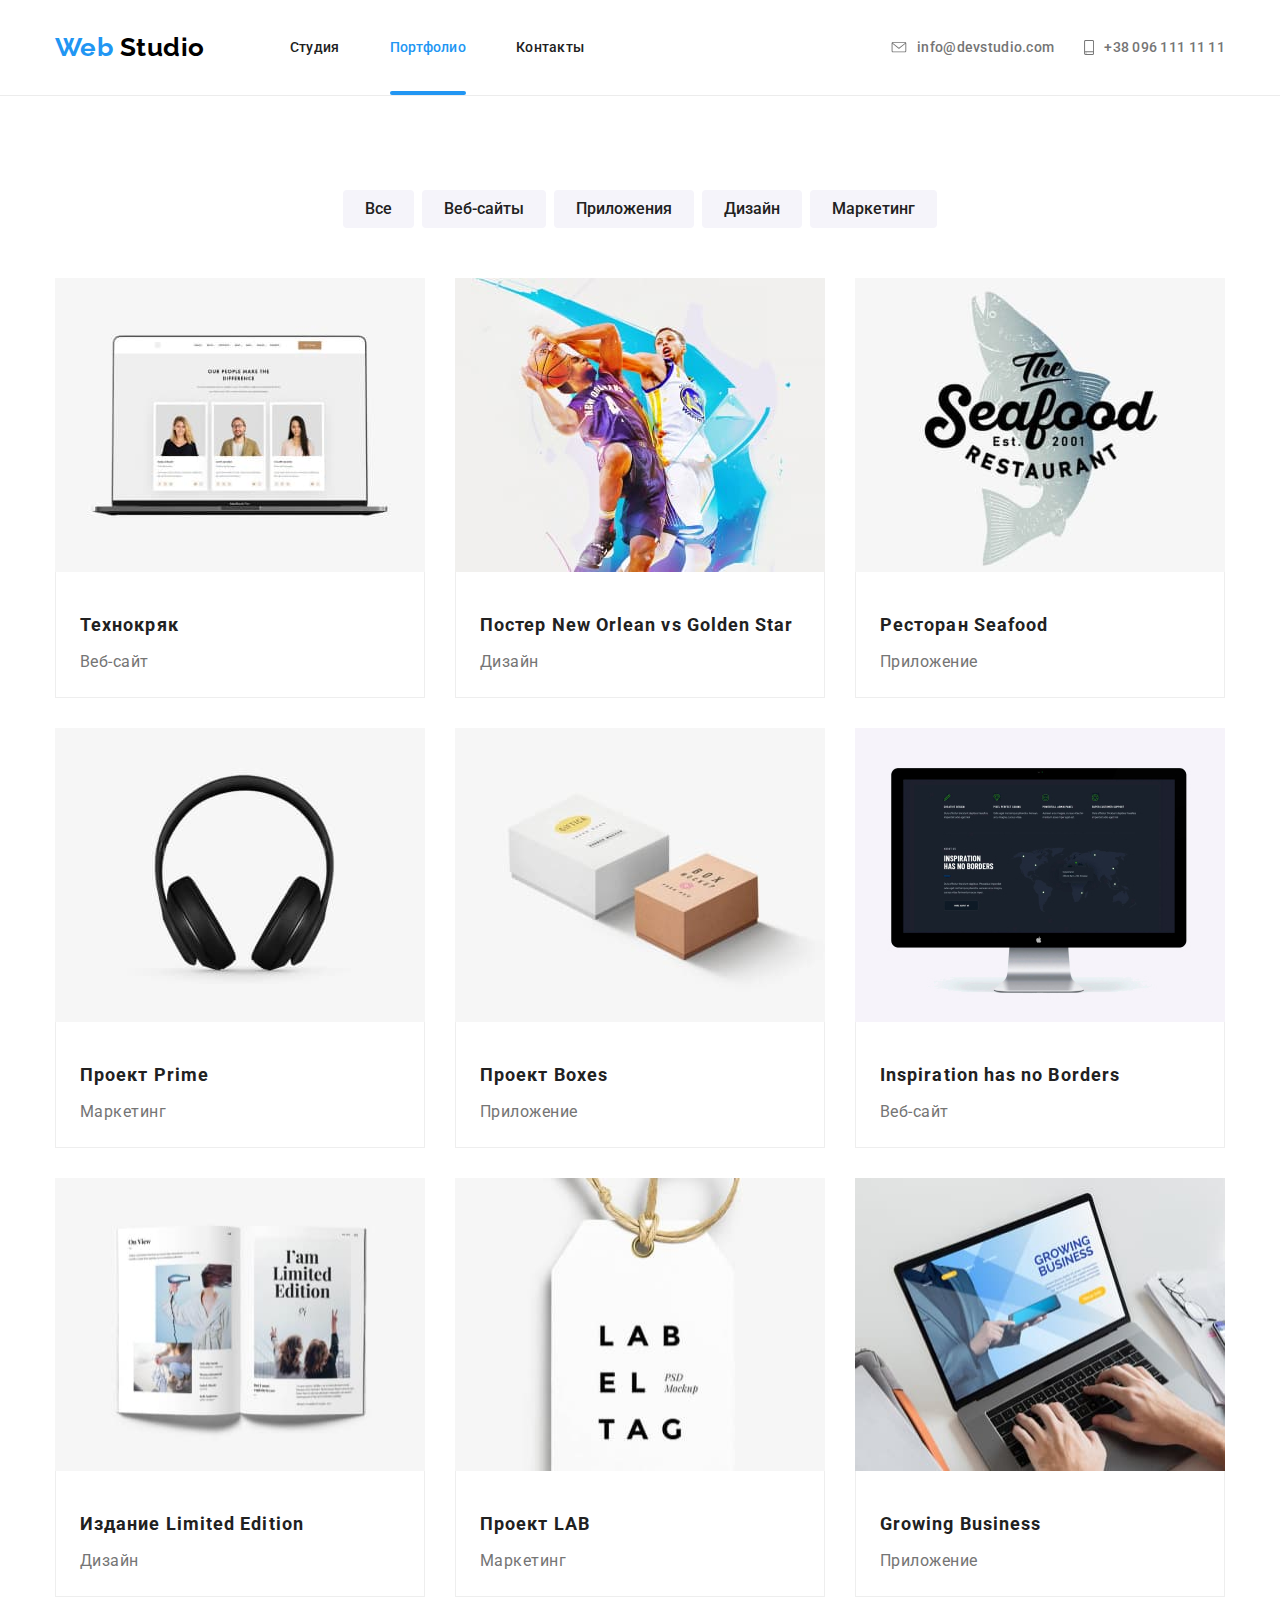
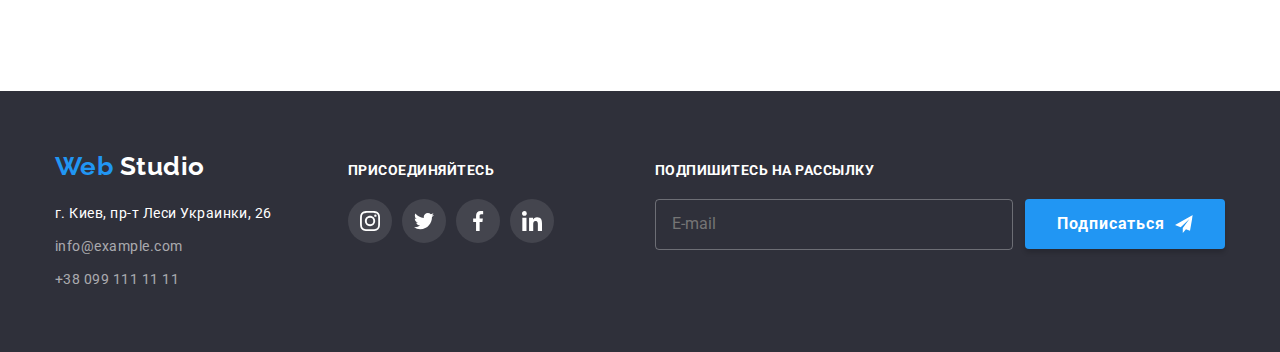
==== portfolio.html @ 963b9992 "копирует файлы из предыдущей работы" ====
<!DOCTYPE html>
<html lang="ru">
  <head>
    <meta charset="UTF-8" />
    <meta name="viewport" content="width=device-width, initial-scale=1.0" />
    <title>Web Studio</title>
    <link
      href="https://fonts.googleapis.com/css2?family=Raleway:wght@700&family=Roboto:wght@400;500;700;900&display=swap"
      rel="stylesheet"
    />
    <link rel="stylesheet" href="./css/portfolio.min.css" />
  </head>

    <header class="header">
      <div class="container">
        <nav class="navigation">
          <a class="logo link" href="./index.html" aria-label="Логотип"> <span class="logo-web">Web </span>Studio </a>
          <ul class="site-nav list">
            <li class="item">
              <a class="link" href="./index.html">Студия</a>
            </li>
            <li class="item">
              <a class="link current" href="./portfolio.html">Портфолио</a>
            </li>
            <li class="item">
              <a class="link" href="">Контакты</a>
            </li>
          </ul>
        </nav>
        <address class="address">
          <ul class="address-nav list">
            <li class="item">
              <a class="link" href="mailto:info@devstudio.com">
                <svg class="address-nav-icon" width="16" height="11">
                  <use href="./images/sprite.svg#envelope"></use>
                </svg>
                info@devstudio.com
              </a>
            </li>
            <li class="item">
              <a class="link" href="tel:+380961111111">
                <svg class="address-nav-icon" width="10" height="15">
                  <use href="./images/sprite.svg#smartphone"></use>
                </svg>
                +38 096 111 11 11
              </a>
            </li>
          </ul>
        </address>
      </div>
    </header>

    <main>
      <section class="portfolio">
        <div class="container">
          <h1 class="visually-hidden">Портфолио</h1>
          <ul class="button-list list">
            <li class="item">
              <button type="button" class="button-portfolio">Все</button>
            </li>
            <li class="item">
              <button type="button" class="button-portfolio">Веб-сайты</button>
            </li>
            <li class="item">
              <button type="button" class="button-portfolio">Приложения</button>
            </li>
            <li class="item">
              <button type="button" class="button-portfolio">Дизайн</button>
            </li>
            <li class="item">
              <button type="button" class="button-portfolio">Маркетинг</button>
            </li>
          </ul>




          <ul class="portfolio-list list">
            <li class="item">
              <a class="link" href="">
                <div class="overlay-wrapper">
                  <img
                    class="portfolio-img"
                    src="./images/portfolio/technocrack-img.jpg"
                    alt="изображение команды Технокряк"
                    width="370"
                    height="294"
                  />
                  <p class="overlay">
                      Технокряк это современная площадка распространения коронавируса. Компании используют эту платформу
                      для цифрового шпионажа и атак на защищённые сервера конкурентов.
                    </p>
                </div>
                <div class="content">
                  <h2 class="title">Технокряк</h2>
                  <p class="description">Веб-сайт</p>
                </div>
              </a>
            </li>
            <li class="item">
              <a class="link" href="">
                <div class="overlay-wrapper">
                  <img
                    class="portfolio-img"
                    src="./images/portfolio/basketball-img.jpg"
                    alt="изображение баскетболистов"
                    width="370"
                    height="294"
                  />
                  <p class="overlay">
                     Технокряк это современная площадка распространения коронавируса. Компании используют эту платформу
                      для цифрового шпионажа и атак на защищённые сервера конкурентов.
                  </p>
                </div>
                <div class="content">
                  <h2 class="title">Постер New Orlean vs Golden Star</h2>
                  <p class="description">Дизайн</p>
                </div>
              </a>
            </li>
            <li class="item">
              <a class="link" href="">
                <div class="overlay-wrapper">
                  <img
                    class="portfolio-img"
                    src="./images/portfolio/seafood-img.jpg"
                    alt="логотип ресторана морепродуктов"
                    width="370"
                    height="294"
                  />
                  <p class="overlay">
                      Технокряк это современная площадка распространения коронавируса. Компании используют эту платформу
                      для цифрового шпионажа и атак на защищённые сервера конкурентов.
                    </p>
                </div>
                <div class="content">
                  <h2 class="title">Ресторан Seafood</h2>
                  <p class="description">Приложение</p>
                </div>
              </a>
            </li>
            <li class="item">
              <a class="link" href="">
                <div class="overlay-wrapper">
                  <img
                    class="portfolio-img"
                    src="./images/portfolio/headphones-img.jpg"
                    alt="изображение наушников"
                    width="370"
                    height="294"
                  />
                  <p class="overlay">
                      Технокряк это современная площадка распространения коронавируса. Компании используют эту платформу
                      для цифрового шпионажа и атак на защищённые сервера конкурентов.
                  </p>
                </div>
                <div class="content">
                  <h2 class="title">Проект Prime</h2>
                  <p class="description">Маркетинг</p>
                </div>
              </a>
            </li>
            <li class="item">
              <a class="link" href="">
                <div class="overlay-wrapper">
                  <img
                    class="portfolio-img"
                    src="./images/portfolio/boxes-img.jpg"
                    alt="изображение двух коробок"
                    width="370"
                    height="294"
                  />
                   <p class="overlay">
                      Технокряк это современная площадка распространения коронавируса. Компании используют эту платформу
                      для цифрового шпионажа и атак на защищённые сервера конкурентов.
                   </p>
                </div>
                <div class="content">
                  <h2 class="title">Проект Boxes</h2>
                  <p class="description">Приложение</p>
                </div>
              </a>
            </li>
            <li class="item">
              <a class="link" href="">
                <div class="overlay-wrapper">
                  <img
                    class="portfolio-img"
                    src="./images/portfolio/iMac-img.jpg"
                    alt="изображение монитора компьютера"
                    width="370"
                    height="294"
                  />
                   <p class="overlay">
                      Технокряк это современная площадка распространения коронавируса. Компании используют эту платформу
                      для цифрового шпионажа и атак на защищённые сервера конкурентов.
                   </p>
                </div>
                <div class="content">
                  <h2 class="title" lang="en">Inspiration has no Borders</h2>
                  <p class="description">Веб-сайт</p>
                </div>
              </a>
            </li>
            <li class="item">
              <a class="link" href="">
                <div class="overlay-wrapper">
                  <img
                    class="portfolio-img"
                    src="./images/portfolio/journal-img.jpg"
                    alt="изображение журнала"
                    width="370"
                    height="294"
                  />
                   <p class="overlay">
                      Технокряк это современная площадка распространения коронавируса. Компании используют эту платформу
                      для цифрового шпионажа и атак на защищённые сервера конкурентов.
                   </p>
                </div>
                <div class="content">
                  <h2 class="title">Издание Limited Edition</h2>
                  <p class="description">Дизайн</p>
                </div>
              </a>
            </li>
            <li class="item">
              <a class="link" href="">
                <div class="overlay-wrapper">
                  <img
                    class="portfolio-img"
                    src="./images/portfolio/label-img.jpg"
                    alt="изображение ярлыка"
                    width="370"
                    height="294"
                  />
                   <p class="overlay">
                      Технокряк это современная площадка распространения коронавируса. Компании используют эту платформу
                      для цифрового шпионажа и атак на защищённые сервера конкурентов.
                   </p>
                </div>
                <div class="content">
                  <h2 class="title">Проект LAB</h2>
                  <p class="description">Маркетинг</p>
                </div>
              </a>
            </li>
            <li class="item">
              <a class="link" href="">
                <div class="overlay-wrapper">
                  <img
                    class="portfolio-img"
                    src="./images/portfolio/laptop-img.jpg"
                    alt="изображение ноутбука"
                    width="370"
                    height="294"
                  />
                   <p class="overlay">
                      Технокряк это современная площадка распространения коронавируса. Компании используют эту платформу
                      для цифрового шпионажа и атак на защищённые сервера конкурентов.
                   </p>
                </div>
                <div class="content">
                  <h2 class="title" lang="en">Growing Business</h2>
                  <p class="description">Приложение</p>
                </div>
              </a>
            </li>
          </ul>
        </div>
      </section>
    </main>

    <footer class="footer">
      <div class="container">
        <div class="footer-nav">
          <a class="logo link" href="./index.html" aria-label="Логотип"> <span class="logo-web">Web </span>Studio </a>
          <address class="footer-address">
            <ul class="list">
              <li class="item">
                <a class="address link" href="https://goo.gl/maps/eGHptjtnP1GtuNhV8">г. Киев, пр-т Леси Украинки, 26</a>
              </li>
              <li class="item">
                <a class="address-nav link" href="mailto:info@example.com">info@example.com</a>
              </li>
              <li class="item">
                <a class="address-nav link" href="tel:+380991111111">+38 099 111 11 11</a>
              </li>
            </ul>
          </address>
        </div>
        <div class="join-up">
          <b class="text">Присоединяйтесь</b>
          <ul class="join-up-list list">
            <li class="item">
              <a class="social-links-link" href="" aria-label="иконка инстаграма">
                <svg class="social-links-icon">
                  <use href="./images/sprite.svg#instagram"></use>
                </svg>
              </a>
            </li>
            <li class="item">
              <a class="social-links-link" href="" aria-label="иконка твиттера">
                <svg class="social-links-icon">
                  <use href="./images/sprite.svg#twitter"></use>
                </svg>
              </a>
            </li>
            <li class="item">
              <a class="social-links-link" href="" aria-label="иконка фейсбука">
                <svg class="social-links-icon">
                  <use href="./images/sprite.svg#facebook"></use>
                </svg>
              </a>
            </li>
            <li class="item">
              <a class="social-links-link" href="" aria-label="иконка линкедина">
                <svg class="social-links-icon">
                  <use href="./images/sprite.svg#linkedin"></use>
                </svg>
              </a>
            </li>
          </ul>
        </div>
        <div class="subscribe">
          <b class="text">Подпишитесь на рассылку</b>
          <form class="subscribe-form" action="#">
            <input class="email" type="email" name="email" placeholder="E-mail" />
            <button class="button" type="submit">
              Подписаться
              <svg class="send-icon" width="24" height="24">
                <use href="./images/sprite.svg#send-icon"></use>
              </svg>
            </button>
          </form>
        </div>
      </div>
    </footer>
    <script src="./js/modal.js"></script>
  </body>
</html>
---- css/portfolio.min.css ----
/*
* Prefixed by https://autoprefixer.github.io
* PostCSS: v7.0.29,
* Autoprefixer: v9.7.6
* Browsers: last 4 version
*/

/*! modern-normalize v0.7.0 | MIT License | https://github.com/sindresorhus/modern-normalize */
*,
*::before,
*::after {
  -webkit-box-sizing: border-box;
  box-sizing: border-box;
}
:root {
  -moz-tab-size: 4;
  -o-tab-size: 4;
  tab-size: 4;
}
html {
  line-height: 1.15;
  -webkit-text-size-adjust: 100%;
}
body {
  margin: 0;
}
body {
  font-family: system-ui, -apple-system, 'Segoe UI', Roboto, Helvetica, Arial,
    sans-serif, 'Apple Color Emoji', 'Segoe UI Emoji';
}
hr {
  height: 0;
}
abbr[title] {
  -webkit-text-decoration: underline dotted;
  text-decoration: underline dotted;
}
b,
strong {
  font-weight: bolder;
}
code,
kbd,
samp,
pre {
  font-family: ui-monospace, SFMono-Regular, Consolas, 'Liberation Mono', Menlo,
    monospace;
  font-size: 1em;
}
small {
  font-size: 80%;
}
sub,
sup {
  font-size: 75%;
  line-height: 0;
  position: relative;
  vertical-align: baseline;
}
sub {
  bottom: -0.25em;
}
sup {
  top: -0.5em;
}
button,
input,
optgroup,
select,
textarea {
  font-family: inherit;
  font-size: 100%;
  line-height: 1.15;
  margin: 0;
}
button,
select {
  text-transform: none;
}
button,
[type='button'],
[type='reset'],
[type='submit'] {
  -webkit-appearance: button;
}
button::-moz-focus-inner,
[type='button']::-moz-focus-inner,
[type='reset']::-moz-focus-inner,
[type='submit']::-moz-focus-inner {
  border-style: none;
  padding: 0;
}
button:-moz-focusring,
[type='button']:-moz-focusring,
[type='reset']:-moz-focusring,
[type='submit']:-moz-focusring {
  outline: 1px dotted ButtonText;
}
legend {
  padding: 0;
}
progress {
  vertical-align: baseline;
}
[type='number']::-webkit-inner-spin-button,
[type='number']::-webkit-outer-spin-button {
  height: auto;
}
[type='search'] {
  -webkit-appearance: textfield;
  outline-offset: -2px;
}
[type='search']::-webkit-search-decoration {
  -webkit-appearance: none;
}
::-webkit-file-upload-button {
  -webkit-appearance: button;
  font: inherit;
}
summary {
  display: list-item;
}
body {
  background-color: #fff;
  color: #212121;
  font-family: 'Roboto', sans-serif;
  letter-spacing: 0.03em;
}
img {
  display: block;
  max-width: 100%;
  height: auto;
  overflow: auto;
}
.list {
  margin: 0;
  padding: 0;
  list-style: none;
}
.link {
  text-decoration: none;
}
.visually-hidden {
  position: absolute;
  width: 1px;
  height: 1px;
  margin: -1px;
  border: 0;
  padding: 0;
  white-space: nowrap;
  -webkit-clip-path: inset(100%);
  clip-path: inset(100%);
  clip: rect(0 0 0 0);
  overflow: hidden;
}
.container {
  width: 1200px;
  padding-left: 15px;
  padding-right: 15px;
  margin-left: auto;
  margin-right: auto;
}
.logo {
  display: inline-block;
  color: #000000;
  font-family: 'Raleway', sans-serif;
  font-weight: 700;
  font-size: 26px;
  line-height: 1.19;
}
.logo-web {
  color: #2196f3;
}
.button {
  width: 200px;
  color: #fff;
  background-color: #2196f3;
  font-family: inherit;
  font-weight: 700;
  font-size: 16px;
  line-height: 1.875;
  letter-spacing: 0.058em;
  padding: 10px 32px;
  -webkit-box-shadow: 0px 4px 4px rgba(0, 0, 0, 0.15);
  box-shadow: 0px 4px 4px rgba(0, 0, 0, 0.15);
  border-radius: 4px;
  border: none;
  -webkit-transition: background-color 250ms cubic-bezier(0.4, 0, 0.2, 1);
  -o-transition: background-color 250ms cubic-bezier(0.4, 0, 0.2, 1);
  transition: background-color 250ms cubic-bezier(0.4, 0, 0.2, 1);
  cursor: pointer;
}
.button:hover,
.button:focus {
  background-color: #188ce8;
}
.backdrop {
  position: fixed;
  left: 0;
  top: 0;
  width: 100%;
  height: 100%;
  background-color: rgba(0, 0, 0, 0.2);
  z-index: 3;
  opacity: 1;
  scale: 1;
  -webkit-transition: opacity 250ms cubic-bezier(0.4, 0, 0.2, 1);
  -o-transition: opacity 250ms cubic-bezier(0.4, 0, 0.2, 1);
  transition: opacity 250ms cubic-bezier(0.4, 0, 0.2, 1);
}
.backdrop.is-hidden {
  opacity: 0;
  pointer-events: none;
}
.backdrop.is-hidden .modal {
  -webkit-transform: translate(-50%, -50%) scale(1.1);
  -ms-transform: translate(-50%, -50%) scale(1.1);
  transform: translate(-50%, -50%) scale(1.1);
}
.modal {
  position: absolute;
  top: 50%;
  left: 50%;
  -webkit-transform: translate(-50%, -50%) scale(1);
  -ms-transform: translate(-50%, -50%) scale(1);
  transform: translate(-50%, -50%) scale(1);
  -webkit-transition: -webkit-transform 250ms cubic-bezier(0.4, 0, 0.2, 1);
  transition: -webkit-transform 250ms cubic-bezier(0.4, 0, 0.2, 1);
  -o-transition: transform 250ms cubic-bezier(0.4, 0, 0.2, 1);
  transition: transform 250ms cubic-bezier(0.4, 0, 0.2, 1);
  transition: transform 250ms cubic-bezier(0.4, 0, 0.2, 1),
    -webkit-transform 250ms cubic-bezier(0.4, 0, 0.2, 1);
  width: 528px;
  height: 581px;
  background-color: #fff;
  -webkit-box-shadow: 0px 1px 3px rgba(0, 0, 0, 0.12),
    0px 1px 1px rgba(0, 0, 0, 0.14), 0px 2px 1px rgba(0, 0, 0, 0.2);
  box-shadow: 0px 1px 3px rgba(0, 0, 0, 0.12), 0px 1px 1px rgba(0, 0, 0, 0.14),
    0px 2px 1px rgba(0, 0, 0, 0.2);
  border-radius: 4px;
  padding: 40px;
  padding-bottom: 0;
}
.close-button {
  position: absolute;
  display: -webkit-box;
  display: -ms-flexbox;
  display: flex;
  -webkit-box-pack: center;
  -ms-flex-pack: center;
  justify-content: center;
  -webkit-box-align: center;
  -ms-flex-align: center;
  align-items: center;
  top: 8px;
  right: 8px;
  width: 30px;
  height: 30px;
  background: #fff;
  border: 1px solid rgba(0, 0, 0, 0.1);
  border-radius: 50%;
  padding: 0;
  margin: 0;
  -webkit-transition: fill 250ms cubic-bezier(0.4, 0, 0.2, 1);
  -o-transition: fill 250ms cubic-bezier(0.4, 0, 0.2, 1);
  transition: fill 250ms cubic-bezier(0.4, 0, 0.2, 1);
  cursor: pointer;
}
.close-button:hover {
  fill: #2196f3;
}
.modal-title {
  font-weight: 700;
  font-size: 20px;
  line-height: 1.15;
  text-align: center;
  margin: 0;
  margin-bottom: 30px;
}
.modal-form .button {
  display: block;
  -webkit-box-shadow: 0px 4px 4px rgba(0, 0, 0, 0.15);
  box-shadow: 0px 4px 4px rgba(0, 0, 0, 0.15);
  margin-left: auto;
  margin-right: auto;
}
.form-field,
.textarea-field {
  position: relative;
}
.form-field {
  margin-bottom: 28px;
}
.textarea-field {
  max-height: 120px;
  margin-bottom: 20px;
}
.policy-field {
  margin-bottom: 30px;
  resize: none;
}
.form-input,
.form-textarea {
  width: 100%;
  border: 1px solid rgba(33, 33, 33, 0.2);
  border-radius: 4px;
  margin: 0;
  padding: 12px 42px;
  -webkit-transition: border 250ms cubic-bezier(0.4, 0, 0.2, 1);
  -o-transition: border 250ms cubic-bezier(0.4, 0, 0.2, 1);
  transition: border 250ms cubic-bezier(0.4, 0, 0.2, 1);
}
.form-input:focus,
.form-input:not(:placeholder-shown),
.form-textarea:focus,
.form-textarea:not(:placeholder-shown) {
  border: 1px solid #2196f3;
  outline: none;
}
.form-textarea {
  height: 120px;
  padding: 12px 16px;
  resize: none;
}
.input-icon {
  position: absolute;
  top: 50%;
  left: 16px;
  -webkit-transform: translateY(-50%);
  -ms-transform: translateY(-50%);
  transform: translateY(-50%);
  fill: #212121;
  -webkit-transition: fill 250ms cubic-bezier(0.4, 0, 0.2, 1);
  -o-transition: fill 250ms cubic-bezier(0.4, 0, 0.2, 1);
  transition: fill 250ms cubic-bezier(0.4, 0, 0.2, 1);
}
.form-input:focus + .input-icon,
.form-input:not(:placeholder-shown) + .input-icon {
  fill: #2196f3;
}
.form-label,
.textarea-label {
  position: absolute;
  -webkit-transition: color 250ms cubic-bezier(0.4, 0, 0.2, 1),
    -webkit-transform 250ms cubic-bezier(0.4, 0, 0.2, 1);
  transition: color 250ms cubic-bezier(0.4, 0, 0.2, 1),
    -webkit-transform 250ms cubic-bezier(0.4, 0, 0.2, 1);
  -o-transition: transform 250ms cubic-bezier(0.4, 0, 0.2, 1),
    color 250ms cubic-bezier(0.4, 0, 0.2, 1);
  transition: transform 250ms cubic-bezier(0.4, 0, 0.2, 1),
    color 250ms cubic-bezier(0.4, 0, 0.2, 1);
  transition: transform 250ms cubic-bezier(0.4, 0, 0.2, 1),
    color 250ms cubic-bezier(0.4, 0, 0.2, 1),
    -webkit-transform 250ms cubic-bezier(0.4, 0, 0.2, 1);
  font-size: 14px;
  line-height: 1.14;
  letter-spacing: 0.01em;
  color: #757575;
}
.form-label {
  top: 50%;
  left: 42px;
  -webkit-transform: translateY(-50%);
  -ms-transform: translateY(-50%);
  transform: translateY(-50%);
}
.textarea-label {
  top: 12px;
  left: 16px;
}
.form-input:focus ~ .form-label,
.form-input:not(:placeholder-shown) ~ .form-label {
  color: #2196f3;
  -webkit-transform: translate(-26px, -40px);
  -ms-transform: translate(-26px, -40px);
  transform: translate(-26px, -40px);
  font-size: 12px;
  line-height: 1.17;
}
.form-textarea:focus + .textarea-label,
.form-textarea:not(:placeholder-shown) + .textarea-label {
  color: #2196f3;
  -webkit-transform: translateY(-30px);
  -ms-transform: translateY(-30px);
  transform: translateY(-30px);
  font-size: 12px;
  line-height: 1.17;
}
.policy,
.policy-link {
  display: -webkit-box;
  display: -ms-flexbox;
  display: flex;
  -webkit-box-align: center;
  -ms-flex-align: center;
  align-items: center;
  -webkit-box-pack: space-evenly;
  -ms-flex-pack: space-evenly;
  justify-content: space-evenly;
  font-size: 14px;
  line-height: 1.71;
  color: #757575;
}
.policy-link {
  -webkit-text-decoration-line: underline;
  text-decoration-line: underline;
  color: #2196f3;
}
.check-icon {
  display: inline-block;
  width: 16px;
  height: 15px;
  border: 2px solid #212121;
  border-radius: 4px;
}
.checkbox:checked + .check-icon {
  background-color: #2196f3;
  border-color: #2196f3;
  background-image: url('../images/svg/check.svg');
  background-size: contain;
  background-origin: border-box;
}
.checkbox {
  position: absolute;
  width: 1px;
  height: 1px;
  margin: -1px;
  border: 0;
  padding: 0;
  white-space: nowrap;
  -webkit-clip-path: inset(100%);
  clip-path: inset(100%);
  clip: rect(0 0 0 0);
  overflow: hidden;
}
.social-links-list {
  display: -webkit-box;
  display: -ms-flexbox;
  display: flex;
  -webkit-box-pack: center;
  -ms-flex-pack: center;
  justify-content: center;
  -webkit-box-align: center;
  -ms-flex-align: center;
  align-items: center;
}
.social-links-list-item:not(:last-child) {
  margin-right: 10px;
}
.social-links-link {
  display: -webkit-box;
  display: -ms-flexbox;
  display: flex;
  -webkit-box-pack: center;
  -ms-flex-pack: center;
  justify-content: center;
  -webkit-box-align: center;
  -ms-flex-align: center;
  align-items: center;
  width: 44px;
  height: 44px;
  background-color: #fff;
  border-radius: 50%;
  fill: #afb1b8;
  -webkit-transition: background-color 250ms cubic-bezier(0.4, 0, 0.2, 1),
    fill 250ms cubic-bezier(0.4, 0, 0.2, 1);
  -o-transition: background-color 250ms cubic-bezier(0.4, 0, 0.2, 1),
    fill 250ms cubic-bezier(0.4, 0, 0.2, 1);
  transition: background-color 250ms cubic-bezier(0.4, 0, 0.2, 1),
    fill 250ms cubic-bezier(0.4, 0, 0.2, 1);
}
.social-links-link:hover,
.social-links-link:focus {
  background-color: #2196f3;
  fill: #fff;
}
.social-links-icon {
  width: 20px;
  height: 20px;
}
.header {
  border-bottom: 1px solid #ececec;
}
.header .container {
  display: -webkit-box;
  display: -ms-flexbox;
  display: flex;
  -webkit-box-align: center;
  -ms-flex-align: center;
  align-items: center;
  -webkit-box-pack: justify;
  -ms-flex-pack: justify;
  justify-content: space-between;
  padding-top: 32px;
  padding-bottom: 32px;
}
.header .address-nav {
  display: -webkit-box;
  display: -ms-flexbox;
  display: flex;
  margin-left: auto;
  -webkit-box-align: center;
  -ms-flex-align: center;
  align-items: center;
}
.header .address-nav .item:not(:last-child) {
  margin-right: 30px;
}
.navigation {
  display: -webkit-box;
  display: -ms-flexbox;
  display: flex;
  -webkit-box-align: center;
  -ms-flex-align: center;
  align-items: center;
}
.navigation .logo {
  margin-right: 85px;
}
.site-nav {
  display: -webkit-box;
  display: -ms-flexbox;
  display: flex;
}
.site-nav .item:not(:last-child) {
  margin-right: 50px;
}
.site-nav .item {
  position: relative;
}
.site-nav .link,
.address-nav .link {
  display: block;
  color: #212121;
  font-weight: 500;
  font-size: 14px;
  line-height: 1.143;
  letter-spacing: 0.02em;
  -webkit-transition: color 250ms cubic-bezier(0.4, 0, 0.2, 1);
  -o-transition: color 250ms cubic-bezier(0.4, 0, 0.2, 1);
  transition: color 250ms cubic-bezier(0.4, 0, 0.2, 1);
}
.site-nav .link:hover,
.site-nav .link:focus,
.address-nav .link:hover,
.address-nav .link:focus {
  color: #2196f3;
}
.site-nav .link.current {
  color: #2196f3;
}
.site-nav .link.current::after {
  content: '';
  display: block;
  position: absolute;
  bottom: -40px;
  background-color: #2196f3;
  width: 100%;
  height: 4px;
  border-radius: 2px;
}
.address-nav .link {
  display: -webkit-box;
  display: -ms-flexbox;
  display: flex;
  -webkit-box-align: center;
  -ms-flex-align: center;
  align-items: center;
  color: #757575;
  font-style: normal;
}
.address-nav-icon {
  margin-right: 10px;
  fill: currentColor;
}
.portfolio {
  padding-top: 94px;
  padding-bottom: 94px;
}
.button-list {
  display: -webkit-box;
  display: -ms-flexbox;
  display: flex;
  -webkit-box-pack: center;
  -ms-flex-pack: center;
  justify-content: center;
  margin-bottom: 50px;
}
.button-list .item:not(:last-child) {
  margin-right: 8px;
}
.button-portfolio {
  background-color: #f5f4fa;
  color: #212121;
  font-weight: 500;
  font-size: 16px;
  line-height: 1.62;
  text-align: center;
  border: none;
  border-radius: 4px;
  padding-top: 6px;
  padding-right: 22px;
  padding-bottom: 6px;
  padding-left: 22px;
  -webkit-transition: background-color 250ms cubic-bezier(0.4, 0, 0.2, 1),
    color 250ms cubic-bezier(0.4, 0, 0.2, 1),
    -webkit-box-shadow 250ms cubic-bezier(0.4, 0, 0.2, 1);
  transition: background-color 250ms cubic-bezier(0.4, 0, 0.2, 1),
    color 250ms cubic-bezier(0.4, 0, 0.2, 1),
    -webkit-box-shadow 250ms cubic-bezier(0.4, 0, 0.2, 1);
  -o-transition: background-color 250ms cubic-bezier(0.4, 0, 0.2, 1),
    color 250ms cubic-bezier(0.4, 0, 0.2, 1),
    box-shadow 250ms cubic-bezier(0.4, 0, 0.2, 1);
  transition: background-color 250ms cubic-bezier(0.4, 0, 0.2, 1),
    color 250ms cubic-bezier(0.4, 0, 0.2, 1),
    box-shadow 250ms cubic-bezier(0.4, 0, 0.2, 1);
  transition: background-color 250ms cubic-bezier(0.4, 0, 0.2, 1),
    color 250ms cubic-bezier(0.4, 0, 0.2, 1),
    box-shadow 250ms cubic-bezier(0.4, 0, 0.2, 1),
    -webkit-box-shadow 250ms cubic-bezier(0.4, 0, 0.2, 1);
  cursor: pointer;
}
.button-portfolio:hover,
.button-portfolio:focus {
  background-color: #2196f3;
  color: #fff;
  -webkit-box-shadow: 0px 3px 1px rgba(0, 0, 0, 0.1),
    0px 1px 2px rgba(0, 0, 0, 0.08), 0px 2px 2px rgba(0, 0, 0, 0.12);
  box-shadow: 0px 3px 1px rgba(0, 0, 0, 0.1), 0px 1px 2px rgba(0, 0, 0, 0.08),
    0px 2px 2px rgba(0, 0, 0, 0.12);
}
.content {
  border-right: 1px solid #eeeeee;
  border-bottom: 1px solid #eeeeee;
  border-left: 1px solid #eeeeee;
  padding-top: 20px;
  padding-right: 24px;
  padding-bottom: 20px;
  padding-left: 24px;
}
.portfolio-list {
  display: -webkit-box;
  display: -ms-flexbox;
  display: flex;
  -ms-flex-wrap: wrap;
  flex-wrap: wrap;
}
.portfolio-list .title {
  color: #212121;
  font-size: 18px;
  line-height: 2;
  letter-spacing: 0.06em;
  text-align: left;
  margin-bottom: 4px;
}
.portfolio-list .description {
  color: #757575;
  font-size: 16px;
  line-height: 1.87;
  letter-spacing: 0.03em;
  margin: 0;
}
.portfolio-list .item {
  width: calc((100% - 2 * 30px) / 3);
  margin-right: 30px;
  margin-bottom: 30px;
}
.portfolio-list .item,
.portfolio-list .link {
  -webkit-transition: -webkit-box-shadow 250ms cubic-bezier(0.4, 0, 0.2, 1);
  transition: -webkit-box-shadow 250ms cubic-bezier(0.4, 0, 0.2, 1);
  -o-transition: box-shadow 250ms cubic-bezier(0.4, 0, 0.2, 1);
  transition: box-shadow 250ms cubic-bezier(0.4, 0, 0.2, 1);
  transition: box-shadow 250ms cubic-bezier(0.4, 0, 0.2, 1),
    -webkit-box-shadow 250ms cubic-bezier(0.4, 0, 0.2, 1);
}
.portfolio-list .item:hover,
.portfolio-list .item:focus,
.portfolio-list .link:hover,
.portfolio-list .link:focus {
  -webkit-box-shadow: 1px 4px 6px rgba(0, 0, 0, 0.16),
    0px 4px 4px rgba(0, 0, 0, 0.06), 0px 1px 1px rgba(0, 0, 0, 0.12);
  box-shadow: 1px 4px 6px rgba(0, 0, 0, 0.16), 0px 4px 4px rgba(0, 0, 0, 0.06),
    0px 1px 1px rgba(0, 0, 0, 0.12);
  display: block;
  outline: none;
}
.portfolio-list .item:nth-child(3n) {
  margin-right: 0;
}
.portfolio-list .item:nth-last-child(-n + 3) {
  margin-bottom: 0;
}
.overlay-wrapper {
  position: relative;
  overflow: hidden;
}
.portfolio-list .link:hover .overlay,
.portfolio-list .link:focus .overlay {
  -webkit-transform: translateY(0);
  -ms-transform: translateY(0);
  transform: translateY(0);
}
.overlay {
  position: absolute;
  top: 0;
  left: 0;
  width: 100%;
  height: 100%;
  background-color: rgba(33, 150, 243, 0.9);
  padding: 63px 24px;
  color: #fff;
  font-size: 18px;
  line-height: 1.56;
  letter-spacing: 0.03em;
  margin: 0;
  -webkit-transform: translateY(100%);
  -ms-transform: translateY(100%);
  transform: translateY(100%);
  -webkit-transition: -webkit-transform 250ms cubic-bezier(0.4, 0, 0.2, 1);
  transition: -webkit-transform 250ms cubic-bezier(0.4, 0, 0.2, 1);
  -o-transition: transform 250ms cubic-bezier(0.4, 0, 0.2, 1);
  transition: transform 250ms cubic-bezier(0.4, 0, 0.2, 1);
  transition: transform 250ms cubic-bezier(0.4, 0, 0.2, 1),
    -webkit-transform 250ms cubic-bezier(0.4, 0, 0.2, 1);
}
.footer {
  background-color: #2f303a;
  color: #fff;
}
.footer .container {
  display: -webkit-box;
  display: -ms-flexbox;
  display: flex;
  -webkit-box-align: baseline;
  -ms-flex-align: baseline;
  align-items: baseline;
  -webkit-box-pack: justify;
  -ms-flex-pack: justify;
  justify-content: space-between;
  padding-top: 60px;
  padding-bottom: 60px;
}
.footer .logo {
  color: #fff;
  margin-bottom: 20px;
}
.footer .email {
  width: 358px;
  color: #fff;
  background-color: transparent;
  border: 1px solid rgba(255, 255, 255, 0.3);
  border-radius: 4px;
  padding: 15px 16px;
  margin-right: 12px;
}
.footer .button {
  display: -webkit-box;
  display: -ms-flexbox;
  display: flex;
  -webkit-box-align: center;
  -ms-flex-align: center;
  align-items: center;
}
.footer .social-links-link {
  background-color: rgba(255, 255, 255, 0.1);
  border-radius: 50%;
  fill: #fff;
  -webkit-transition: background-color 250ms cubic-bezier(0.4, 0, 0.2, 1);
  -o-transition: background-color 250ms cubic-bezier(0.4, 0, 0.2, 1);
  transition: background-color 250ms cubic-bezier(0.4, 0, 0.2, 1);
}
.footer .social-links-link:hover,
.footer .social-links-link:focus {
  background-color: #2196f3;
}
.footer .address,
.footer .address-nav {
  color: #fff;
  font-style: normal;
  font-size: 14px;
  line-height: 1.71;
}
.footer .address-nav {
  color: rgba(255, 255, 255, 0.6);
}
.footer-nav {
  display: -webkit-box;
  display: -ms-flexbox;
  display: flex;
  -webkit-box-orient: vertical;
  -webkit-box-direction: normal;
  -ms-flex-direction: column;
  flex-direction: column;
  -webkit-box-pack: center;
  -ms-flex-pack: center;
  justify-content: center;
  margin-right: 69px;
}
.footer-address .item:not(:last-child) {
  margin-bottom: 9px;
}
.join-up {
  margin-right: 94px;
}
.join-up-list {
  display: -webkit-box;
  display: -ms-flexbox;
  display: flex;
  -webkit-box-pack: center;
  -ms-flex-pack: center;
  justify-content: center;
  -webkit-box-align: center;
  -ms-flex-align: center;
  align-items: center;
}
.join-up-list .item:not(:last-child) {
  margin-right: 10px;
}
.join-up .text,
.subscribe .text {
  display: block;
  font-weight: 700;
  font-size: 14px;
  line-height: 1.14;
  text-transform: uppercase;
  margin-bottom: 20px;
}
.send-icon {
  margin-left: 10px;
}
.subscribe-form {
  display: -webkit-box;
  display: -ms-flexbox;
  display: flex;
  width: 100%;
  -webkit-box-pack: justify;
  -ms-flex-pack: justify;
  justify-content: space-between;
  -webkit-box-align: center;
  -ms-flex-align: center;
  align-items: center;
}
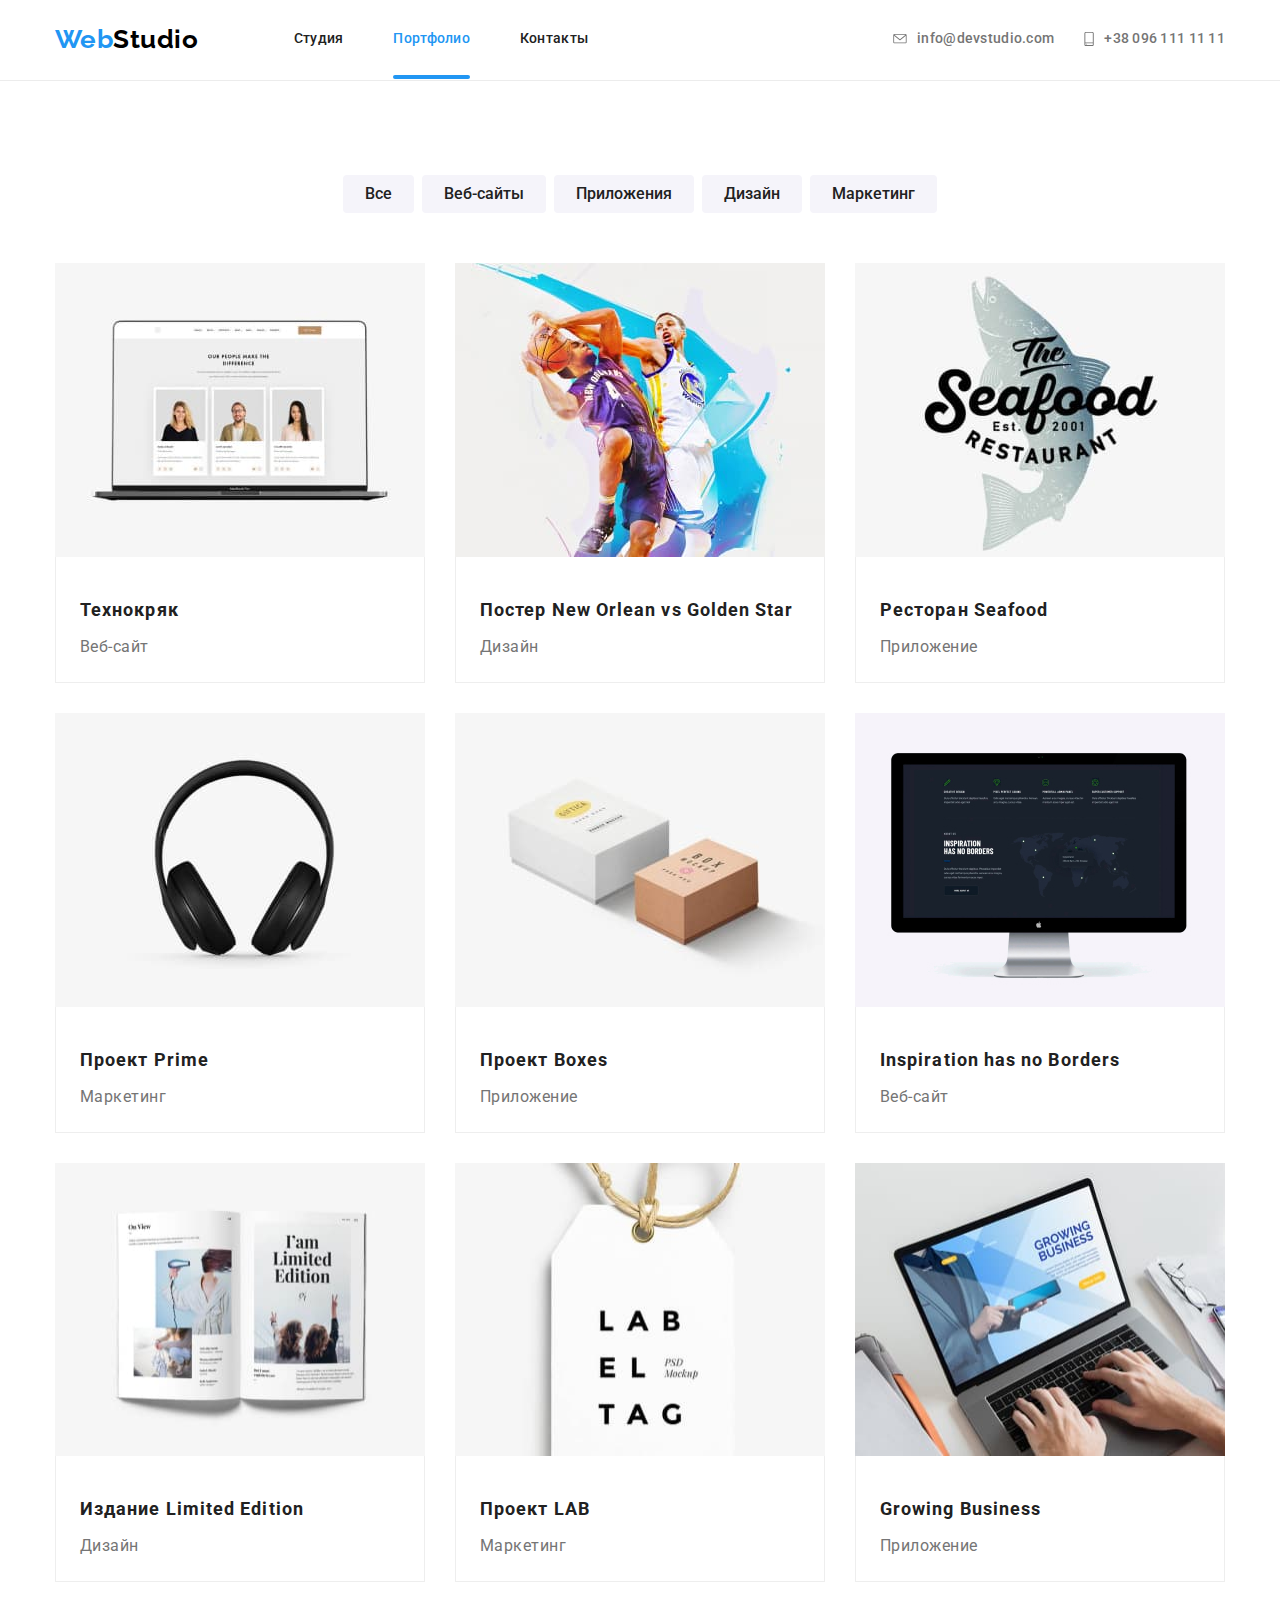
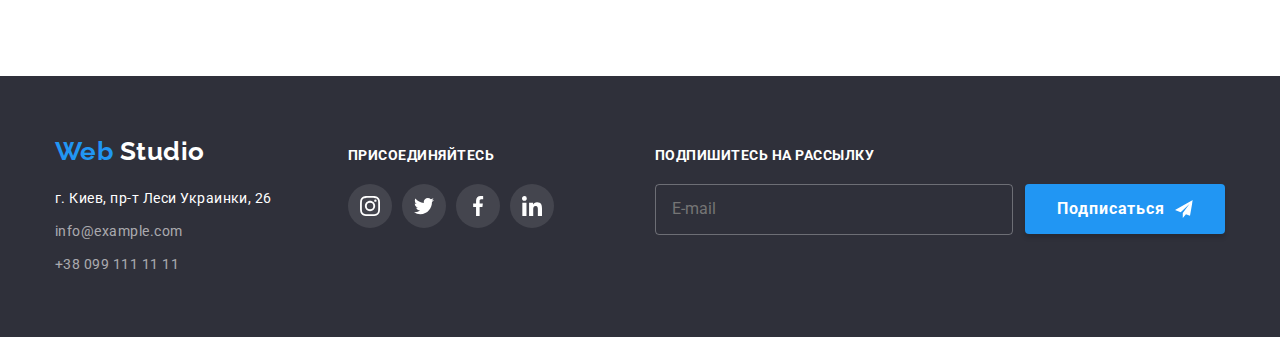
==== commit 830cc924: "адаптирует header под все устройства" ====
--- a/portfolio.html
+++ b/portfolio.html
@@ -11,42 +11,54 @@
     <link rel="stylesheet" href="./css/portfolio.min.css" />
   </head>
 
+  <body>
+    
     <header class="header">
       <div class="container">
-        <nav class="navigation">
-          <a class="logo link" href="./index.html" aria-label="Логотип"> <span class="logo-web">Web </span>Studio </a>
-          <ul class="site-nav list">
-            <li class="item">
-              <a class="link" href="./index.html">Студия</a>
-            </li>
-            <li class="item">
-              <a class="link current" href="./portfolio.html">Портфолио</a>
-            </li>
-            <li class="item">
-              <a class="link" href="">Контакты</a>
-            </li>
-          </ul>
-        </nav>
-        <address class="address">
-          <ul class="address-nav list">
-            <li class="item">
-              <a class="link" href="mailto:info@devstudio.com">
-                <svg class="address-nav-icon" width="16" height="11">
-                  <use href="./images/sprite.svg#envelope"></use>
-                </svg>
-                info@devstudio.com
-              </a>
-            </li>
-            <li class="item">
-              <a class="link" href="tel:+380961111111">
-                <svg class="address-nav-icon" width="10" height="15">
-                  <use href="./images/sprite.svg#smartphone"></use>
-                </svg>
-                +38 096 111 11 11
-              </a>
-            </li>
-          </ul>
-        </address>
+        <a class="logo link" href="./index.html" aria-label="Логотип">
+          <span class="logo-web">Web</span>Studio
+        </a>
+        <button type="button" class="menu-btn" aria-expanded="false" aria-controls="menu-wrapper" data-menu-button>
+          <svg width="40" height="40" aria-label="Переключатель мобильного меню">
+            <use class="icon-close" href="./images/sprite.svg#icon-close"></use>
+            <use class="icon-menu" href="./images/sprite.svg#icon-menu"></use>
+          </svg>
+        </button>
+        <div class="menu-wrapper" id="menu-wrapper" data-menu>
+          <nav class="navigation">
+            <ul class="site-nav list">
+              <li class="item">
+                <a class="link" href="./index.html">Студия</a>
+              </li>
+              <li class="item">
+                <a class="link current" href="./portfolio.html">Портфолио</a>
+              </li>
+              <li class="item">
+                <a class="link" href="">Контакты</a>
+              </li>
+            </ul>
+          </nav>
+          <address class="address">
+            <ul class="address-nav list">
+              <li class="item">
+                <a class="link" href="mailto:info@devstudio.com">
+                  <svg class="address-nav-icon" width="14" height="10">
+                    <use href="./images/sprite.svg#envelope"></use>
+                  </svg>
+                  info@devstudio.com
+                </a>
+              </li>
+              <li class="item">
+                <a class="link" href="tel:+380961111111">
+                  <svg class="address-nav-icon" width="10" height="14">
+                    <use href="./images/sprite.svg#smartphone"></use>
+                  </svg>
+                  +38 096 111 11 11
+                </a>
+              </li>
+            </ul>
+          </address>
+        </div>
       </div>
     </header>
 
@@ -335,6 +347,7 @@
         </div>
       </div>
     </footer>
+    <script src="./js/menu.js"></script>
     <script src="./js/modal.js"></script>
   </body>
 </html>
--- a/css/portfolio.min.css
+++ b/css/portfolio.min.css
@@ -1,843 +1,3 @@
-/*
-* Prefixed by https://autoprefixer.github.io
-* PostCSS: v7.0.29,
-* Autoprefixer: v9.7.6
-* Browsers: last 4 version
-*/
-
-/*! modern-normalize v0.7.0 | MIT License | https://github.com/sindresorhus/modern-normalize */
-*,
-*::before,
-*::after {
-  -webkit-box-sizing: border-box;
-  box-sizing: border-box;
-}
-:root {
-  -moz-tab-size: 4;
-  -o-tab-size: 4;
-  tab-size: 4;
-}
-html {
-  line-height: 1.15;
-  -webkit-text-size-adjust: 100%;
-}
-body {
-  margin: 0;
-}
-body {
-  font-family: system-ui, -apple-system, 'Segoe UI', Roboto, Helvetica, Arial,
-    sans-serif, 'Apple Color Emoji', 'Segoe UI Emoji';
-}
-hr {
-  height: 0;
-}
-abbr[title] {
-  -webkit-text-decoration: underline dotted;
-  text-decoration: underline dotted;
-}
-b,
-strong {
-  font-weight: bolder;
-}
-code,
-kbd,
-samp,
-pre {
-  font-family: ui-monospace, SFMono-Regular, Consolas, 'Liberation Mono', Menlo,
-    monospace;
-  font-size: 1em;
-}
-small {
-  font-size: 80%;
-}
-sub,
-sup {
-  font-size: 75%;
-  line-height: 0;
-  position: relative;
-  vertical-align: baseline;
-}
-sub {
-  bottom: -0.25em;
-}
-sup {
-  top: -0.5em;
-}
-button,
-input,
-optgroup,
-select,
-textarea {
-  font-family: inherit;
-  font-size: 100%;
-  line-height: 1.15;
-  margin: 0;
-}
-button,
-select {
-  text-transform: none;
-}
-button,
-[type='button'],
-[type='reset'],
-[type='submit'] {
-  -webkit-appearance: button;
-}
-button::-moz-focus-inner,
-[type='button']::-moz-focus-inner,
-[type='reset']::-moz-focus-inner,
-[type='submit']::-moz-focus-inner {
-  border-style: none;
-  padding: 0;
-}
-button:-moz-focusring,
-[type='button']:-moz-focusring,
-[type='reset']:-moz-focusring,
-[type='submit']:-moz-focusring {
-  outline: 1px dotted ButtonText;
-}
-legend {
-  padding: 0;
-}
-progress {
-  vertical-align: baseline;
-}
-[type='number']::-webkit-inner-spin-button,
-[type='number']::-webkit-outer-spin-button {
-  height: auto;
-}
-[type='search'] {
-  -webkit-appearance: textfield;
-  outline-offset: -2px;
-}
-[type='search']::-webkit-search-decoration {
-  -webkit-appearance: none;
-}
-::-webkit-file-upload-button {
-  -webkit-appearance: button;
-  font: inherit;
-}
-summary {
-  display: list-item;
-}
-body {
-  background-color: #fff;
-  color: #212121;
-  font-family: 'Roboto', sans-serif;
-  letter-spacing: 0.03em;
-}
-img {
-  display: block;
-  max-width: 100%;
-  height: auto;
-  overflow: auto;
-}
-.list {
-  margin: 0;
-  padding: 0;
-  list-style: none;
-}
-.link {
-  text-decoration: none;
-}
-.visually-hidden {
-  position: absolute;
-  width: 1px;
-  height: 1px;
-  margin: -1px;
-  border: 0;
-  padding: 0;
-  white-space: nowrap;
-  -webkit-clip-path: inset(100%);
-  clip-path: inset(100%);
-  clip: rect(0 0 0 0);
-  overflow: hidden;
-}
-.container {
-  width: 1200px;
-  padding-left: 15px;
-  padding-right: 15px;
-  margin-left: auto;
-  margin-right: auto;
-}
-.logo {
-  display: inline-block;
-  color: #000000;
-  font-family: 'Raleway', sans-serif;
-  font-weight: 700;
-  font-size: 26px;
-  line-height: 1.19;
-}
-.logo-web {
-  color: #2196f3;
-}
-.button {
-  width: 200px;
-  color: #fff;
-  background-color: #2196f3;
-  font-family: inherit;
-  font-weight: 700;
-  font-size: 16px;
-  line-height: 1.875;
-  letter-spacing: 0.058em;
-  padding: 10px 32px;
-  -webkit-box-shadow: 0px 4px 4px rgba(0, 0, 0, 0.15);
-  box-shadow: 0px 4px 4px rgba(0, 0, 0, 0.15);
-  border-radius: 4px;
-  border: none;
-  -webkit-transition: background-color 250ms cubic-bezier(0.4, 0, 0.2, 1);
-  -o-transition: background-color 250ms cubic-bezier(0.4, 0, 0.2, 1);
-  transition: background-color 250ms cubic-bezier(0.4, 0, 0.2, 1);
-  cursor: pointer;
-}
-.button:hover,
-.button:focus {
-  background-color: #188ce8;
-}
-.backdrop {
-  position: fixed;
-  left: 0;
-  top: 0;
-  width: 100%;
-  height: 100%;
-  background-color: rgba(0, 0, 0, 0.2);
-  z-index: 3;
-  opacity: 1;
-  scale: 1;
-  -webkit-transition: opacity 250ms cubic-bezier(0.4, 0, 0.2, 1);
-  -o-transition: opacity 250ms cubic-bezier(0.4, 0, 0.2, 1);
-  transition: opacity 250ms cubic-bezier(0.4, 0, 0.2, 1);
-}
-.backdrop.is-hidden {
-  opacity: 0;
-  pointer-events: none;
-}
-.backdrop.is-hidden .modal {
-  -webkit-transform: translate(-50%, -50%) scale(1.1);
-  -ms-transform: translate(-50%, -50%) scale(1.1);
-  transform: translate(-50%, -50%) scale(1.1);
-}
-.modal {
-  position: absolute;
-  top: 50%;
-  left: 50%;
-  -webkit-transform: translate(-50%, -50%) scale(1);
-  -ms-transform: translate(-50%, -50%) scale(1);
-  transform: translate(-50%, -50%) scale(1);
-  -webkit-transition: -webkit-transform 250ms cubic-bezier(0.4, 0, 0.2, 1);
-  transition: -webkit-transform 250ms cubic-bezier(0.4, 0, 0.2, 1);
-  -o-transition: transform 250ms cubic-bezier(0.4, 0, 0.2, 1);
-  transition: transform 250ms cubic-bezier(0.4, 0, 0.2, 1);
-  transition: transform 250ms cubic-bezier(0.4, 0, 0.2, 1),
-    -webkit-transform 250ms cubic-bezier(0.4, 0, 0.2, 1);
-  width: 528px;
-  height: 581px;
-  background-color: #fff;
-  -webkit-box-shadow: 0px 1px 3px rgba(0, 0, 0, 0.12),
-    0px 1px 1px rgba(0, 0, 0, 0.14), 0px 2px 1px rgba(0, 0, 0, 0.2);
-  box-shadow: 0px 1px 3px rgba(0, 0, 0, 0.12), 0px 1px 1px rgba(0, 0, 0, 0.14),
-    0px 2px 1px rgba(0, 0, 0, 0.2);
-  border-radius: 4px;
-  padding: 40px;
-  padding-bottom: 0;
-}
-.close-button {
-  position: absolute;
-  display: -webkit-box;
-  display: -ms-flexbox;
-  display: flex;
-  -webkit-box-pack: center;
-  -ms-flex-pack: center;
-  justify-content: center;
-  -webkit-box-align: center;
-  -ms-flex-align: center;
-  align-items: center;
-  top: 8px;
-  right: 8px;
-  width: 30px;
-  height: 30px;
-  background: #fff;
-  border: 1px solid rgba(0, 0, 0, 0.1);
-  border-radius: 50%;
-  padding: 0;
-  margin: 0;
-  -webkit-transition: fill 250ms cubic-bezier(0.4, 0, 0.2, 1);
-  -o-transition: fill 250ms cubic-bezier(0.4, 0, 0.2, 1);
-  transition: fill 250ms cubic-bezier(0.4, 0, 0.2, 1);
-  cursor: pointer;
-}
-.close-button:hover {
-  fill: #2196f3;
-}
-.modal-title {
-  font-weight: 700;
-  font-size: 20px;
-  line-height: 1.15;
-  text-align: center;
-  margin: 0;
-  margin-bottom: 30px;
-}
-.modal-form .button {
-  display: block;
-  -webkit-box-shadow: 0px 4px 4px rgba(0, 0, 0, 0.15);
-  box-shadow: 0px 4px 4px rgba(0, 0, 0, 0.15);
-  margin-left: auto;
-  margin-right: auto;
-}
-.form-field,
-.textarea-field {
-  position: relative;
-}
-.form-field {
-  margin-bottom: 28px;
-}
-.textarea-field {
-  max-height: 120px;
-  margin-bottom: 20px;
-}
-.policy-field {
-  margin-bottom: 30px;
-  resize: none;
-}
-.form-input,
-.form-textarea {
-  width: 100%;
-  border: 1px solid rgba(33, 33, 33, 0.2);
-  border-radius: 4px;
-  margin: 0;
-  padding: 12px 42px;
-  -webkit-transition: border 250ms cubic-bezier(0.4, 0, 0.2, 1);
-  -o-transition: border 250ms cubic-bezier(0.4, 0, 0.2, 1);
-  transition: border 250ms cubic-bezier(0.4, 0, 0.2, 1);
-}
-.form-input:focus,
-.form-input:not(:placeholder-shown),
-.form-textarea:focus,
-.form-textarea:not(:placeholder-shown) {
-  border: 1px solid #2196f3;
-  outline: none;
-}
-.form-textarea {
-  height: 120px;
-  padding: 12px 16px;
-  resize: none;
-}
-.input-icon {
-  position: absolute;
-  top: 50%;
-  left: 16px;
-  -webkit-transform: translateY(-50%);
-  -ms-transform: translateY(-50%);
-  transform: translateY(-50%);
-  fill: #212121;
-  -webkit-transition: fill 250ms cubic-bezier(0.4, 0, 0.2, 1);
-  -o-transition: fill 250ms cubic-bezier(0.4, 0, 0.2, 1);
-  transition: fill 250ms cubic-bezier(0.4, 0, 0.2, 1);
-}
-.form-input:focus + .input-icon,
-.form-input:not(:placeholder-shown) + .input-icon {
-  fill: #2196f3;
-}
-.form-label,
-.textarea-label {
-  position: absolute;
-  -webkit-transition: color 250ms cubic-bezier(0.4, 0, 0.2, 1),
-    -webkit-transform 250ms cubic-bezier(0.4, 0, 0.2, 1);
-  transition: color 250ms cubic-bezier(0.4, 0, 0.2, 1),
-    -webkit-transform 250ms cubic-bezier(0.4, 0, 0.2, 1);
-  -o-transition: transform 250ms cubic-bezier(0.4, 0, 0.2, 1),
-    color 250ms cubic-bezier(0.4, 0, 0.2, 1);
-  transition: transform 250ms cubic-bezier(0.4, 0, 0.2, 1),
-    color 250ms cubic-bezier(0.4, 0, 0.2, 1);
-  transition: transform 250ms cubic-bezier(0.4, 0, 0.2, 1),
-    color 250ms cubic-bezier(0.4, 0, 0.2, 1),
-    -webkit-transform 250ms cubic-bezier(0.4, 0, 0.2, 1);
-  font-size: 14px;
-  line-height: 1.14;
-  letter-spacing: 0.01em;
-  color: #757575;
-}
-.form-label {
-  top: 50%;
-  left: 42px;
-  -webkit-transform: translateY(-50%);
-  -ms-transform: translateY(-50%);
-  transform: translateY(-50%);
-}
-.textarea-label {
-  top: 12px;
-  left: 16px;
-}
-.form-input:focus ~ .form-label,
-.form-input:not(:placeholder-shown) ~ .form-label {
-  color: #2196f3;
-  -webkit-transform: translate(-26px, -40px);
-  -ms-transform: translate(-26px, -40px);
-  transform: translate(-26px, -40px);
-  font-size: 12px;
-  line-height: 1.17;
-}
-.form-textarea:focus + .textarea-label,
-.form-textarea:not(:placeholder-shown) + .textarea-label {
-  color: #2196f3;
-  -webkit-transform: translateY(-30px);
-  -ms-transform: translateY(-30px);
-  transform: translateY(-30px);
-  font-size: 12px;
-  line-height: 1.17;
-}
-.policy,
-.policy-link {
-  display: -webkit-box;
-  display: -ms-flexbox;
-  display: flex;
-  -webkit-box-align: center;
-  -ms-flex-align: center;
-  align-items: center;
-  -webkit-box-pack: space-evenly;
-  -ms-flex-pack: space-evenly;
-  justify-content: space-evenly;
-  font-size: 14px;
-  line-height: 1.71;
-  color: #757575;
-}
-.policy-link {
-  -webkit-text-decoration-line: underline;
-  text-decoration-line: underline;
-  color: #2196f3;
-}
-.check-icon {
-  display: inline-block;
-  width: 16px;
-  height: 15px;
-  border: 2px solid #212121;
-  border-radius: 4px;
-}
-.checkbox:checked + .check-icon {
-  background-color: #2196f3;
-  border-color: #2196f3;
-  background-image: url('../images/svg/check.svg');
-  background-size: contain;
-  background-origin: border-box;
-}
-.checkbox {
-  position: absolute;
-  width: 1px;
-  height: 1px;
-  margin: -1px;
-  border: 0;
-  padding: 0;
-  white-space: nowrap;
-  -webkit-clip-path: inset(100%);
-  clip-path: inset(100%);
-  clip: rect(0 0 0 0);
-  overflow: hidden;
-}
-.social-links-list {
-  display: -webkit-box;
-  display: -ms-flexbox;
-  display: flex;
-  -webkit-box-pack: center;
-  -ms-flex-pack: center;
-  justify-content: center;
-  -webkit-box-align: center;
-  -ms-flex-align: center;
-  align-items: center;
-}
-.social-links-list-item:not(:last-child) {
-  margin-right: 10px;
-}
-.social-links-link {
-  display: -webkit-box;
-  display: -ms-flexbox;
-  display: flex;
-  -webkit-box-pack: center;
-  -ms-flex-pack: center;
-  justify-content: center;
-  -webkit-box-align: center;
-  -ms-flex-align: center;
-  align-items: center;
-  width: 44px;
-  height: 44px;
-  background-color: #fff;
-  border-radius: 50%;
-  fill: #afb1b8;
-  -webkit-transition: background-color 250ms cubic-bezier(0.4, 0, 0.2, 1),
-    fill 250ms cubic-bezier(0.4, 0, 0.2, 1);
-  -o-transition: background-color 250ms cubic-bezier(0.4, 0, 0.2, 1),
-    fill 250ms cubic-bezier(0.4, 0, 0.2, 1);
-  transition: background-color 250ms cubic-bezier(0.4, 0, 0.2, 1),
-    fill 250ms cubic-bezier(0.4, 0, 0.2, 1);
-}
-.social-links-link:hover,
-.social-links-link:focus {
-  background-color: #2196f3;
-  fill: #fff;
-}
-.social-links-icon {
-  width: 20px;
-  height: 20px;
-}
-.header {
-  border-bottom: 1px solid #ececec;
-}
-.header .container {
-  display: -webkit-box;
-  display: -ms-flexbox;
-  display: flex;
-  -webkit-box-align: center;
-  -ms-flex-align: center;
-  align-items: center;
-  -webkit-box-pack: justify;
-  -ms-flex-pack: justify;
-  justify-content: space-between;
-  padding-top: 32px;
-  padding-bottom: 32px;
-}
-.header .address-nav {
-  display: -webkit-box;
-  display: -ms-flexbox;
-  display: flex;
-  margin-left: auto;
-  -webkit-box-align: center;
-  -ms-flex-align: center;
-  align-items: center;
-}
-.header .address-nav .item:not(:last-child) {
-  margin-right: 30px;
-}
-.navigation {
-  display: -webkit-box;
-  display: -ms-flexbox;
-  display: flex;
-  -webkit-box-align: center;
-  -ms-flex-align: center;
-  align-items: center;
-}
-.navigation .logo {
-  margin-right: 85px;
-}
-.site-nav {
-  display: -webkit-box;
-  display: -ms-flexbox;
-  display: flex;
-}
-.site-nav .item:not(:last-child) {
-  margin-right: 50px;
-}
-.site-nav .item {
-  position: relative;
-}
-.site-nav .link,
-.address-nav .link {
-  display: block;
-  color: #212121;
-  font-weight: 500;
-  font-size: 14px;
-  line-height: 1.143;
-  letter-spacing: 0.02em;
-  -webkit-transition: color 250ms cubic-bezier(0.4, 0, 0.2, 1);
-  -o-transition: color 250ms cubic-bezier(0.4, 0, 0.2, 1);
-  transition: color 250ms cubic-bezier(0.4, 0, 0.2, 1);
-}
-.site-nav .link:hover,
-.site-nav .link:focus,
-.address-nav .link:hover,
-.address-nav .link:focus {
-  color: #2196f3;
-}
-.site-nav .link.current {
-  color: #2196f3;
-}
-.site-nav .link.current::after {
-  content: '';
-  display: block;
-  position: absolute;
-  bottom: -40px;
-  background-color: #2196f3;
-  width: 100%;
-  height: 4px;
-  border-radius: 2px;
-}
-.address-nav .link {
-  display: -webkit-box;
-  display: -ms-flexbox;
-  display: flex;
-  -webkit-box-align: center;
-  -ms-flex-align: center;
-  align-items: center;
-  color: #757575;
-  font-style: normal;
-}
-.address-nav-icon {
-  margin-right: 10px;
-  fill: currentColor;
-}
-.portfolio {
-  padding-top: 94px;
-  padding-bottom: 94px;
-}
-.button-list {
-  display: -webkit-box;
-  display: -ms-flexbox;
-  display: flex;
-  -webkit-box-pack: center;
-  -ms-flex-pack: center;
-  justify-content: center;
-  margin-bottom: 50px;
-}
-.button-list .item:not(:last-child) {
-  margin-right: 8px;
-}
-.button-portfolio {
-  background-color: #f5f4fa;
-  color: #212121;
-  font-weight: 500;
-  font-size: 16px;
-  line-height: 1.62;
-  text-align: center;
-  border: none;
-  border-radius: 4px;
-  padding-top: 6px;
-  padding-right: 22px;
-  padding-bottom: 6px;
-  padding-left: 22px;
-  -webkit-transition: background-color 250ms cubic-bezier(0.4, 0, 0.2, 1),
-    color 250ms cubic-bezier(0.4, 0, 0.2, 1),
-    -webkit-box-shadow 250ms cubic-bezier(0.4, 0, 0.2, 1);
-  transition: background-color 250ms cubic-bezier(0.4, 0, 0.2, 1),
-    color 250ms cubic-bezier(0.4, 0, 0.2, 1),
-    -webkit-box-shadow 250ms cubic-bezier(0.4, 0, 0.2, 1);
-  -o-transition: background-color 250ms cubic-bezier(0.4, 0, 0.2, 1),
-    color 250ms cubic-bezier(0.4, 0, 0.2, 1),
-    box-shadow 250ms cubic-bezier(0.4, 0, 0.2, 1);
-  transition: background-color 250ms cubic-bezier(0.4, 0, 0.2, 1),
-    color 250ms cubic-bezier(0.4, 0, 0.2, 1),
-    box-shadow 250ms cubic-bezier(0.4, 0, 0.2, 1);
-  transition: background-color 250ms cubic-bezier(0.4, 0, 0.2, 1),
-    color 250ms cubic-bezier(0.4, 0, 0.2, 1),
-    box-shadow 250ms cubic-bezier(0.4, 0, 0.2, 1),
-    -webkit-box-shadow 250ms cubic-bezier(0.4, 0, 0.2, 1);
-  cursor: pointer;
-}
-.button-portfolio:hover,
-.button-portfolio:focus {
-  background-color: #2196f3;
-  color: #fff;
-  -webkit-box-shadow: 0px 3px 1px rgba(0, 0, 0, 0.1),
-    0px 1px 2px rgba(0, 0, 0, 0.08), 0px 2px 2px rgba(0, 0, 0, 0.12);
-  box-shadow: 0px 3px 1px rgba(0, 0, 0, 0.1), 0px 1px 2px rgba(0, 0, 0, 0.08),
-    0px 2px 2px rgba(0, 0, 0, 0.12);
-}
-.content {
-  border-right: 1px solid #eeeeee;
-  border-bottom: 1px solid #eeeeee;
-  border-left: 1px solid #eeeeee;
-  padding-top: 20px;
-  padding-right: 24px;
-  padding-bottom: 20px;
-  padding-left: 24px;
-}
-.portfolio-list {
-  display: -webkit-box;
-  display: -ms-flexbox;
-  display: flex;
-  -ms-flex-wrap: wrap;
-  flex-wrap: wrap;
-}
-.portfolio-list .title {
-  color: #212121;
-  font-size: 18px;
-  line-height: 2;
-  letter-spacing: 0.06em;
-  text-align: left;
-  margin-bottom: 4px;
-}
-.portfolio-list .description {
-  color: #757575;
-  font-size: 16px;
-  line-height: 1.87;
-  letter-spacing: 0.03em;
-  margin: 0;
-}
-.portfolio-list .item {
-  width: calc((100% - 2 * 30px) / 3);
-  margin-right: 30px;
-  margin-bottom: 30px;
-}
-.portfolio-list .item,
-.portfolio-list .link {
-  -webkit-transition: -webkit-box-shadow 250ms cubic-bezier(0.4, 0, 0.2, 1);
-  transition: -webkit-box-shadow 250ms cubic-bezier(0.4, 0, 0.2, 1);
-  -o-transition: box-shadow 250ms cubic-bezier(0.4, 0, 0.2, 1);
-  transition: box-shadow 250ms cubic-bezier(0.4, 0, 0.2, 1);
-  transition: box-shadow 250ms cubic-bezier(0.4, 0, 0.2, 1),
-    -webkit-box-shadow 250ms cubic-bezier(0.4, 0, 0.2, 1);
-}
-.portfolio-list .item:hover,
-.portfolio-list .item:focus,
-.portfolio-list .link:hover,
-.portfolio-list .link:focus {
-  -webkit-box-shadow: 1px 4px 6px rgba(0, 0, 0, 0.16),
-    0px 4px 4px rgba(0, 0, 0, 0.06), 0px 1px 1px rgba(0, 0, 0, 0.12);
-  box-shadow: 1px 4px 6px rgba(0, 0, 0, 0.16), 0px 4px 4px rgba(0, 0, 0, 0.06),
-    0px 1px 1px rgba(0, 0, 0, 0.12);
-  display: block;
-  outline: none;
-}
-.portfolio-list .item:nth-child(3n) {
-  margin-right: 0;
-}
-.portfolio-list .item:nth-last-child(-n + 3) {
-  margin-bottom: 0;
-}
-.overlay-wrapper {
-  position: relative;
-  overflow: hidden;
-}
-.portfolio-list .link:hover .overlay,
-.portfolio-list .link:focus .overlay {
-  -webkit-transform: translateY(0);
-  -ms-transform: translateY(0);
-  transform: translateY(0);
-}
-.overlay {
-  position: absolute;
-  top: 0;
-  left: 0;
-  width: 100%;
-  height: 100%;
-  background-color: rgba(33, 150, 243, 0.9);
-  padding: 63px 24px;
-  color: #fff;
-  font-size: 18px;
-  line-height: 1.56;
-  letter-spacing: 0.03em;
-  margin: 0;
-  -webkit-transform: translateY(100%);
-  -ms-transform: translateY(100%);
-  transform: translateY(100%);
-  -webkit-transition: -webkit-transform 250ms cubic-bezier(0.4, 0, 0.2, 1);
-  transition: -webkit-transform 250ms cubic-bezier(0.4, 0, 0.2, 1);
-  -o-transition: transform 250ms cubic-bezier(0.4, 0, 0.2, 1);
-  transition: transform 250ms cubic-bezier(0.4, 0, 0.2, 1);
-  transition: transform 250ms cubic-bezier(0.4, 0, 0.2, 1),
-    -webkit-transform 250ms cubic-bezier(0.4, 0, 0.2, 1);
-}
-.footer {
-  background-color: #2f303a;
-  color: #fff;
-}
-.footer .container {
-  display: -webkit-box;
-  display: -ms-flexbox;
-  display: flex;
-  -webkit-box-align: baseline;
-  -ms-flex-align: baseline;
-  align-items: baseline;
-  -webkit-box-pack: justify;
-  -ms-flex-pack: justify;
-  justify-content: space-between;
-  padding-top: 60px;
-  padding-bottom: 60px;
-}
-.footer .logo {
-  color: #fff;
-  margin-bottom: 20px;
-}
-.footer .email {
-  width: 358px;
-  color: #fff;
-  background-color: transparent;
-  border: 1px solid rgba(255, 255, 255, 0.3);
-  border-radius: 4px;
-  padding: 15px 16px;
-  margin-right: 12px;
-}
-.footer .button {
-  display: -webkit-box;
-  display: -ms-flexbox;
-  display: flex;
-  -webkit-box-align: center;
-  -ms-flex-align: center;
-  align-items: center;
-}
-.footer .social-links-link {
-  background-color: rgba(255, 255, 255, 0.1);
-  border-radius: 50%;
-  fill: #fff;
-  -webkit-transition: background-color 250ms cubic-bezier(0.4, 0, 0.2, 1);
-  -o-transition: background-color 250ms cubic-bezier(0.4, 0, 0.2, 1);
-  transition: background-color 250ms cubic-bezier(0.4, 0, 0.2, 1);
-}
-.footer .social-links-link:hover,
-.footer .social-links-link:focus {
-  background-color: #2196f3;
-}
-.footer .address,
-.footer .address-nav {
-  color: #fff;
-  font-style: normal;
-  font-size: 14px;
-  line-height: 1.71;
-}
-.footer .address-nav {
-  color: rgba(255, 255, 255, 0.6);
-}
-.footer-nav {
-  display: -webkit-box;
-  display: -ms-flexbox;
-  display: flex;
-  -webkit-box-orient: vertical;
-  -webkit-box-direction: normal;
-  -ms-flex-direction: column;
-  flex-direction: column;
-  -webkit-box-pack: center;
-  -ms-flex-pack: center;
-  justify-content: center;
-  margin-right: 69px;
-}
-.footer-address .item:not(:last-child) {
-  margin-bottom: 9px;
-}
-.join-up {
-  margin-right: 94px;
-}
-.join-up-list {
-  display: -webkit-box;
-  display: -ms-flexbox;
-  display: flex;
-  -webkit-box-pack: center;
-  -ms-flex-pack: center;
-  justify-content: center;
-  -webkit-box-align: center;
-  -ms-flex-align: center;
-  align-items: center;
-}
-.join-up-list .item:not(:last-child) {
-  margin-right: 10px;
-}
-.join-up .text,
-.subscribe .text {
-  display: block;
-  font-weight: 700;
-  font-size: 14px;
-  line-height: 1.14;
-  text-transform: uppercase;
-  margin-bottom: 20px;
-}
-.send-icon {
-  margin-left: 10px;
-}
-.subscribe-form {
-  display: -webkit-box;
-  display: -ms-flexbox;
-  display: flex;
-  width: 100%;
-  -webkit-box-pack: justify;
-  -ms-flex-pack: justify;
-  justify-content: space-between;
-  -webkit-box-align: center;
-  -ms-flex-align: center;
-  align-items: center;
-}
+/*! modern-normalize v0.7.0 | MIT License | https://github.com/sindresorhus/modern-normalize */*,*::before,*::after{box-sizing:border-box}:root{-moz-tab-size:4;tab-size:4}html{line-height:1.15;-webkit-text-size-adjust:100%}body{margin:0}body{font-family:system-ui,-apple-system,"Segoe UI",Roboto,Helvetica,Arial,sans-serif,"Apple Color Emoji","Segoe UI Emoji"}hr{height:0}abbr[title]{text-decoration:underline dotted}b,strong{font-weight:bolder}code,kbd,samp,pre{font-family:ui-monospace, SFMono-Regular, Consolas, 'Liberation Mono', Menlo,+ monospace;font-size:1em}small{font-size:80%}sub,sup{font-size:75%;line-height:0;position:relative;vertical-align:baseline}sub{bottom:-0.25em}sup{top:-0.5em}button,input,optgroup,select,textarea{font-family:inherit;font-size:100%;line-height:1.15;margin:0}button,select{text-transform:none}button,[type='button'],[type='reset'],[type='submit']{-webkit-appearance:button}button::-moz-focus-inner,[type='button']::-moz-focus-inner,[type='reset']::-moz-focus-inner,[type='submit']::-moz-focus-inner{border-style:none;padding:0}button:-moz-focusring,[type='button']:-moz-focusring,[type='reset']:-moz-focusring,[type='submit']:-moz-focusring{outline:1px dotted ButtonText}legend{padding:0}progress{vertical-align:baseline}[type='number']::-webkit-inner-spin-button,[type='number']::-webkit-outer-spin-button{height:auto}[type='search']{-webkit-appearance:textfield;outline-offset:-2px}[type='search']::-webkit-search-decoration{-webkit-appearance:none}::-webkit-file-upload-button{-webkit-appearance:button;font:inherit}summary{display:list-item}body{background-color:#fff;color:#212121;font-family:"Roboto",sans-serif;letter-spacing:0.03em}img{display:block;max-width:100%;height:auto;overflow:auto}.list{margin:0;padding:0;list-style:none}.link{text-decoration:none}.visually-hidden{position:absolute;width:1px;height:1px;margin:-1px;border:0;padding:0;white-space:nowrap;clip-path:inset(100%);clip:rect(0 0 0 0);overflow:hidden}.container{padding-left:15px;padding-right:15px;margin-left:auto;margin-right:auto}@media screen and (min-width: 480px){.container{width:480px}}@media screen and (min-width: 768px){.container{width:768px}}@media screen and (min-width: 1200px){.container{width:1200px}}.logo{display:block;color:#000000;font-family:"Raleway",sans-serif;font-weight:700;font-size:24px;line-height:1.17}@media screen and (min-width: 1200px){.logo{font-size:26px;line-height:1.19}}.logo-web{color:#2196f3}.button{width:200px;color:#fff;background-color:#2196f3;font-family:inherit;font-weight:700;font-size:16px;line-height:1.875;letter-spacing:0.058em;padding:10px 32px;box-shadow:0px 4px 4px rgba(0,0,0,0.15);border-radius:4px;border:none;transition:background-color 250ms cubic-bezier(0.4, 0, 0.2, 1);cursor:pointer}.button:hover,.button:focus{background-color:#188ce8}.backdrop{position:fixed;left:0;top:0;width:100%;height:100%;background-color:rgba(0,0,0,0.2);z-index:7;opacity:1;scale:1;transition:opacity 250ms cubic-bezier(0.4, 0, 0.2, 1);overflow-y:scroll;padding:94px 15px}.backdrop.is-hidden{opacity:0;pointer-events:none}.backdrop.is-hidden .modal{transform:translate(-50%, -50%) scale(1.1)}.modal{position:relative;background-color:#fff;box-shadow:0px 1px 3px rgba(0,0,0,0.12),0px 1px 1px rgba(0,0,0,0.14),0px 2px 1px rgba(0,0,0,0.2);border-radius:4px;padding:40px}@media screen and (min-width: 480px){.modal{position:absolute;top:50%;left:50%;transform:translate(-50%, -50%) scale(1);transition:transform 250ms cubic-bezier(0.4, 0, 0.2, 1);width:450px}}@media screen and (min-width: 1200px){.modal{width:528px}}.close-button{position:absolute;display:flex;justify-content:center;align-items:center;top:8px;right:8px;width:30px;height:30px;background:#fff;border:1px solid rgba(0,0,0,0.1);border-radius:50%;padding:0;margin:0;transition:fill 250ms cubic-bezier(0.4, 0, 0.2, 1);cursor:pointer}.close-button:hover{fill:#2196f3}.modal-title{font-weight:700;font-size:20px;line-height:1.5;text-align:center;margin:0;margin-bottom:30px}@media screen and (min-width: 1200px){.modal-title{line-height:1.15}}.modal-form .button{display:block;box-shadow:0px 4px 4px rgba(0,0,0,0.15);margin-left:auto;margin-right:auto}.form-field,.textarea-field{position:relative}.form-field{margin-bottom:28px}.textarea-field{max-height:120px;margin-bottom:20px}.policy-field{margin-bottom:30px;resize:none}.form-input,.form-textarea{width:100%;border:1px solid rgba(33,33,33,0.2);border-radius:4px;margin:0;padding:12px 42px;transition:border 250ms cubic-bezier(0.4, 0, 0.2, 1)}.form-input:focus,.form-input:not(:placeholder-shown),.form-textarea:focus,.form-textarea:not(:placeholder-shown){border:1px solid #2196f3;outline:none}.form-textarea{height:120px;padding:12px 16px;resize:none}.input-icon{position:absolute;top:50%;left:16px;transform:translateY(-50%);fill:#212121;transition:fill 250ms cubic-bezier(0.4, 0, 0.2, 1)}.form-input:focus+.input-icon,.form-input:not(:placeholder-shown)+.input-icon{fill:#2196f3}.form-label,.textarea-label{position:absolute;transition:transform 250ms cubic-bezier(0.4, 0, 0.2, 1),color 250ms cubic-bezier(0.4, 0, 0.2, 1);font-size:14px;line-height:1.14;letter-spacing:0.01em;color:#757575}.form-label{top:50%;left:42px;transform:translateY(-50%)}.textarea-label{top:12px;left:16px}.form-input:focus ~ .form-label,.form-input:not(:placeholder-shown) ~ .form-label{color:#2196f3;transform:translate(-26px, -40px);font-size:12px;line-height:1.17}.form-textarea:focus+.textarea-label,.form-textarea:not(:placeholder-shown)+.textarea-label{color:#2196f3;transform:translateY(-30px);font-size:12px;line-height:1.17}.policy{display:flex;align-items:center;justify-content:space-between}.policy,.policy-link{font-size:12px;line-height:1.17;color:#757575}@media screen and (min-width: 1200px){.policy,.policy-link{font-size:14px;line-height:1.71}}.policy-link{text-decoration-line:underline;color:#2196f3}.check-icon{display:inline-block;width:16px;height:15px;border:2px solid #212121;border-radius:4px}.checkbox:checked+.check-icon{background-color:#2196f3;border-color:#2196f3;background-image:url("../images/svg/check.svg");background-size:contain;background-origin:border-box}.checkbox{position:absolute;width:1px;height:1px;margin:-1px;border:0;padding:0;white-space:nowrap;clip-path:inset(100%);clip:rect(0 0 0 0);overflow:hidden}.social-links-list{display:flex;justify-content:center;align-items:center}.social-links-list-item:not(:last-child){margin-right:10px}.social-links-link{display:flex;justify-content:center;align-items:center;width:44px;height:44px;background-color:#fff;border-radius:50%;fill:#afb1b8;transition:background-color 250ms cubic-bezier(0.4, 0, 0.2, 1),fill 250ms cubic-bezier(0.4, 0, 0.2, 1)}.social-links-link:hover,.social-links-link:focus{background-color:#2196f3;fill:#fff}.social-links-icon{width:20px;height:20px}.header{border-bottom:1px solid #ececec}.header .container{display:flex;align-items:center;justify-content:space-between}.site-nav .link,.address-nav .link{display:inline-block;color:#212121;font-weight:500;font-size:18px;line-height:1.17;letter-spacing:0.02em;transition:color 250ms cubic-bezier(0.4, 0, 0.2, 1)}.site-nav .link:hover,.site-nav .link:focus,.address-nav .link:hover,.address-nav .link:focus{color:#2196f3}.site-nav .link.current{position:relative;color:#2196f3}.site-nav .link.current::after{content:'';display:inline-block;position:absolute;left:0;bottom:-8px;background-color:#2196f3;width:100%;height:4px;border-radius:2px}.address-nav .link{color:#757575;font-style:normal}.address-nav-icon{fill:currentColor}@media screen and (max-width: 767px){.header{position:relative;padding-top:10px;padding-bottom:10px}.menu-wrapper{display:none;position:absolute;width:100%;text-align:center;top:100%;left:0;background-color:#fff;padding-top:60px;padding-bottom:60px;box-shadow:0px 4px 8px rgba(0,0,0,0.04),0px 2px 4px rgba(0,0,0,0.08),0px 1px 3px rgba(0,0,0,0.16);z-index:50}.menu-wrapper.is-open{display:block}.icon-close{display:none}.menu-btn{font-size:0;padding:0;border:none;background-color:transparent;transition:fill 250ms cubic-bezier(0.4, 0, 0.2, 1)}.menu-btn:hover,.menu-btn:focus{fill:#2196f3}.menu-btn.is-open .icon-close{display:block}.menu-btn.is-open .icon-menu{display:none}.site-nav .item:not(:last-child){margin-bottom:40px}.navigation{margin-bottom:60px}.address-nav .item:not(:last-child){margin-bottom:16px}.address-nav-icon{margin-right:10px}}@media screen and (min-width: 768px){.menu-btn{display:none;position:absolute}.menu-wrapper{display:flex}.navigation{display:flex;align-items:center}.site-nav{display:flex}.site-nav .item:not(:last-child){margin-right:50px}.site-nav .link{display:block;font-size:14px;line-height:1.14}.site-nav .link.current::after{bottom:-32px}.address-nav .link{display:flex;align-items:center}}@media screen and (min-width: 768px) and (max-width: 1199px){.header{padding-top:21px;padding-bottom:21px}.header .logo{margin-right:88px}.navigation{margin-right:84px}.address-nav .item:not(:last-child){margin-bottom:10px}.address-nav .link{font-size:12px;line-height:1.17}.address-nav-icon{margin-right:8px}}@media screen and (min-width: 1200px){.header{padding-top:24px;padding-bottom:25px}.header .logo{margin-right:93px}.navigation{margin-right:305px}.address-nav{display:flex}.address-nav .item:not(:last-child){margin-right:30px}.address-nav .link{font-size:14px;line-height:1.14}.address-nav-icon{margin-right:10px}}.portfolio{padding-top:94px;padding-bottom:94px}.button-list{display:flex;justify-content:center;margin-bottom:50px}.button-list .item:not(:last-child){margin-right:8px}.button-portfolio{background-color:#f5f4fa;color:#212121;font-weight:500;font-size:16px;line-height:1.62;text-align:center;border:none;border-radius:4px;padding-top:6px;padding-right:22px;padding-bottom:6px;padding-left:22px;transition:background-color 250ms cubic-bezier(0.4, 0, 0.2, 1),color 250ms cubic-bezier(0.4, 0, 0.2, 1),box-shadow 250ms cubic-bezier(0.4, 0, 0.2, 1);cursor:pointer}.button-portfolio:hover,.button-portfolio:focus{background-color:#2196f3;color:#fff;box-shadow:0px 3px 1px rgba(0,0,0,0.1),0px 1px 2px rgba(0,0,0,0.08),0px 2px 2px rgba(0,0,0,0.12)}.content{border-right:1px solid #eeeeee;border-bottom:1px solid #eeeeee;border-left:1px solid #eeeeee;padding-top:20px;padding-right:24px;padding-bottom:20px;padding-left:24px}.portfolio-list{display:flex;flex-wrap:wrap}.portfolio-list .title{color:#212121;font-size:18px;line-height:2;letter-spacing:0.06em;text-align:left;margin-bottom:4px}.portfolio-list .description{color:#757575;font-size:16px;line-height:1.87;letter-spacing:0.03em;margin:0}.portfolio-list .item{width:calc((100% - 2 * 30px) / 3);margin-right:30px;margin-bottom:30px}.portfolio-list .item,.portfolio-list .link{transition:box-shadow 250ms cubic-bezier(0.4, 0, 0.2, 1)}.portfolio-list .item:hover,.portfolio-list .item:focus,.portfolio-list .link:hover,.portfolio-list .link:focus{box-shadow:1px 4px 6px rgba(0,0,0,0.16),0px 4px 4px rgba(0,0,0,0.06),0px 1px 1px rgba(0,0,0,0.12);display:block;outline:none}.portfolio-list .item:nth-child(3n){margin-right:0}.portfolio-list .item:nth-last-child(-n+3){margin-bottom:0}.overlay-wrapper{position:relative;overflow:hidden}.portfolio-list .link:hover .overlay,.portfolio-list .link:focus .overlay{transform:translateY(0)}.overlay{position:absolute;top:0;left:0;width:100%;height:100%;background-color:rgba(33,150,243,0.9);padding:63px 24px;color:#fff;font-size:18px;line-height:1.56;letter-spacing:0.03em;margin:0;transform:translateY(100%);transition:transform 250ms cubic-bezier(0.4, 0, 0.2, 1)}.footer{background-color:#2f303a;color:#fff}.footer .container{display:flex;align-items:baseline;justify-content:space-between;padding-top:60px;padding-bottom:60px}.footer .logo{color:#fff;margin-bottom:20px}.footer .email{width:358px;color:#fff;background-color:transparent;border:1px solid rgba(255,255,255,0.3);border-radius:4px;padding:15px 16px;margin-right:12px}.footer .button{display:flex;align-items:center}.footer .social-links-link{background-color:rgba(255,255,255,0.1);border-radius:50%;fill:#fff;transition:background-color 250ms cubic-bezier(0.4, 0, 0.2, 1)}.footer .social-links-link:hover,.footer .social-links-link:focus{background-color:#2196f3}.footer .address,.footer .address-nav{color:#fff;font-style:normal;font-size:14px;line-height:1.71}.footer .address-nav{color:rgba(255,255,255,0.6)}.footer-nav{display:flex;flex-direction:column;justify-content:center;margin-right:69px}.footer-address .item:not(:last-child){margin-bottom:9px}.join-up{margin-right:94px}.join-up-list{display:flex;justify-content:center;align-items:center}.join-up-list .item:not(:last-child){margin-right:10px}.join-up .text,.subscribe .text{display:block;font-weight:700;font-size:14px;line-height:1.14;text-transform:uppercase;margin-bottom:20px}.send-icon{margin-left:10px}.subscribe-form{display:flex;width:100%;justify-content:space-between;align-items:center}
+/*# sourceMappingURL=portfolio.min.css.map */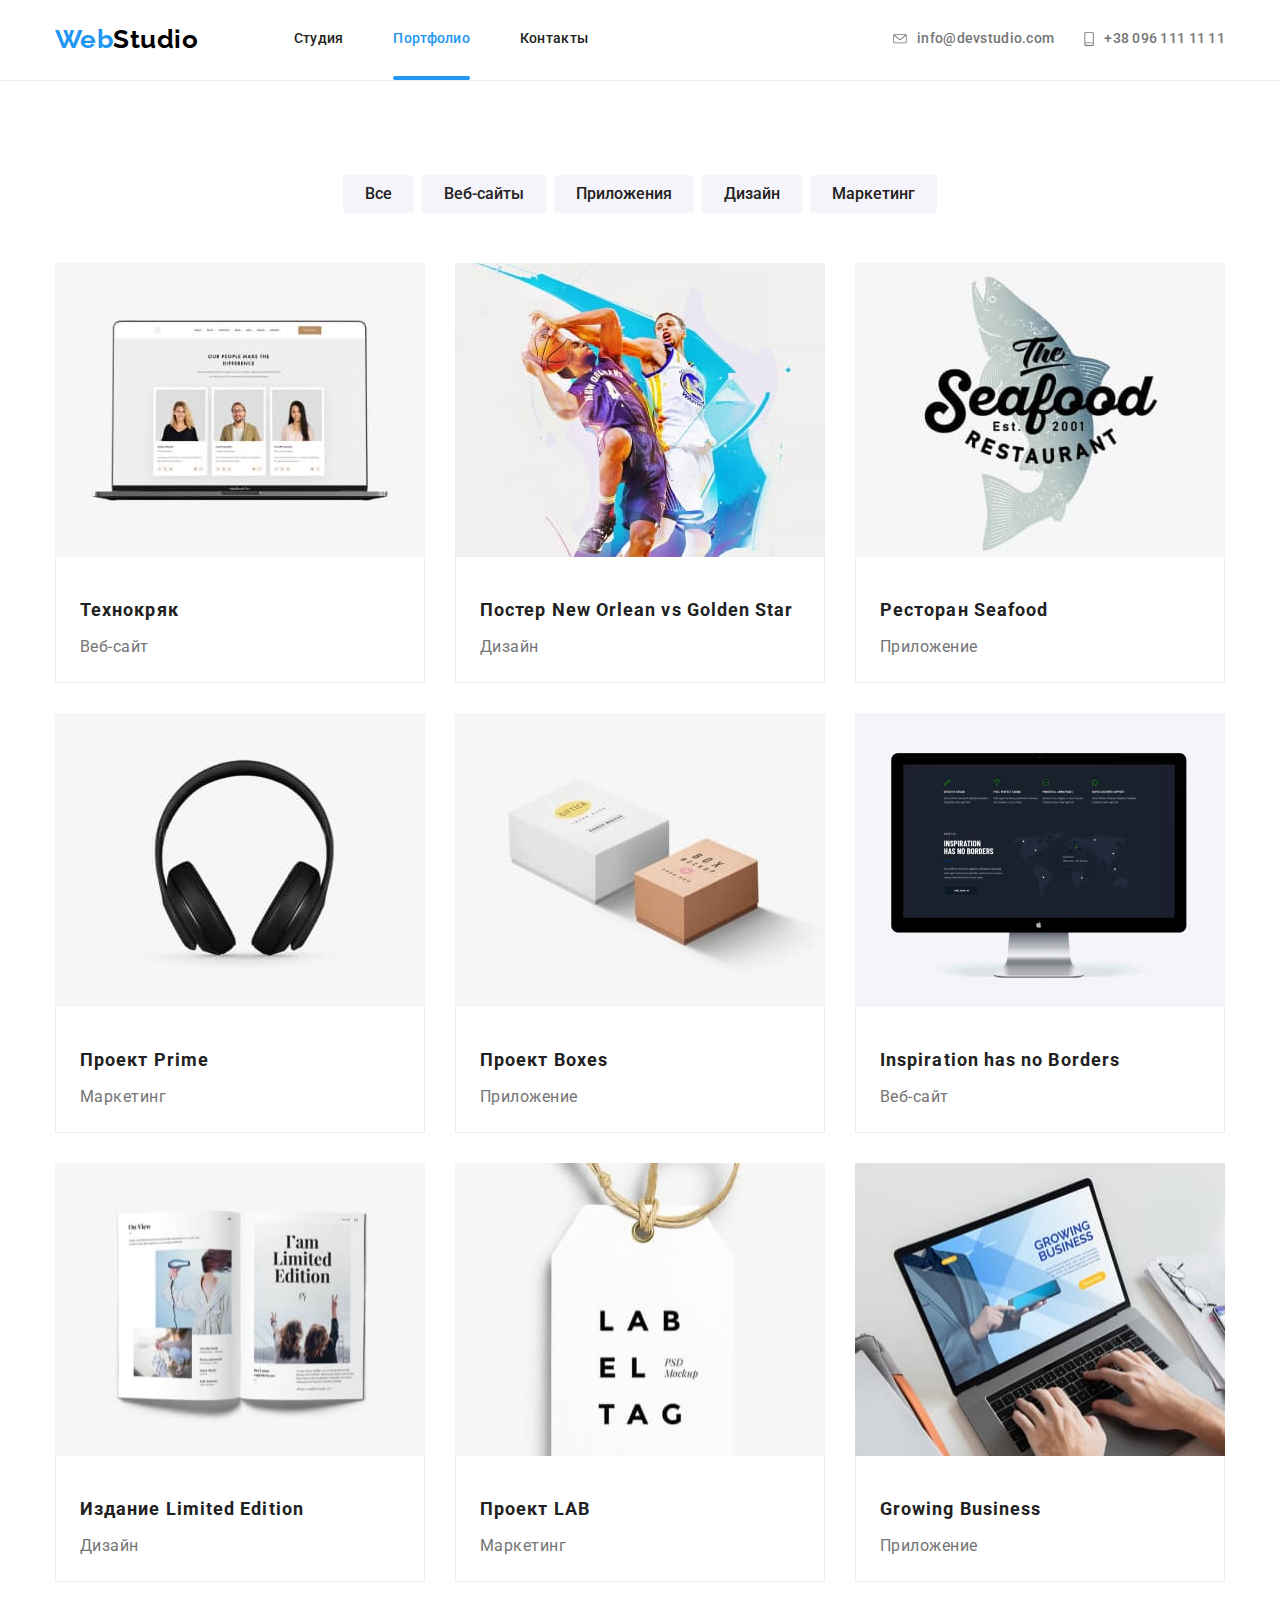
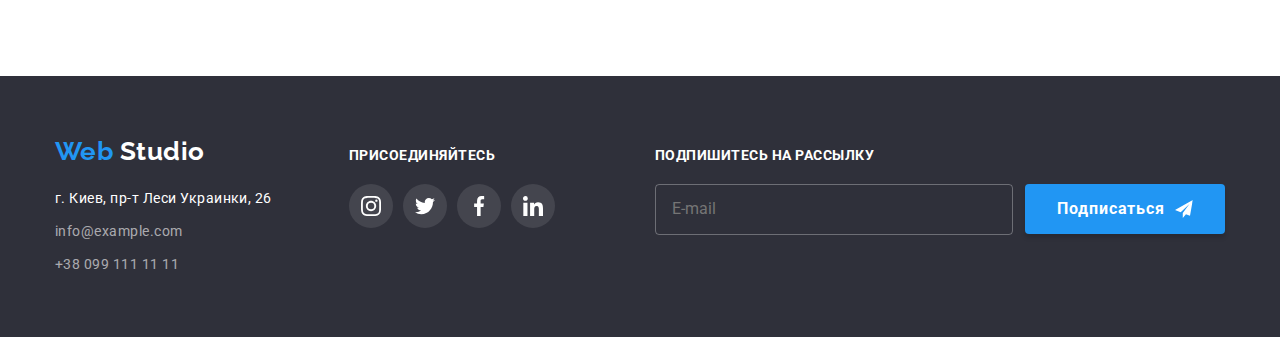
==== commit 5075807e: "делает адаптивной для всех устройств страницу Портфолио" ====
--- a/portfolio.html
+++ b/portfolio.html
@@ -84,9 +84,6 @@
             </li>
           </ul>
 
-
-
-
           <ul class="portfolio-list list">
             <li class="item">
               <a class="link" href="">
@@ -95,8 +92,6 @@
                     class="portfolio-img"
                     src="./images/portfolio/technocrack-img.jpg"
                     alt="изображение команды Технокряк"
-                    width="370"
-                    height="294"
                   />
                   <p class="overlay">
                       Технокряк это современная площадка распространения коронавируса. Компании используют эту платформу
@@ -116,8 +111,6 @@
                     class="portfolio-img"
                     src="./images/portfolio/basketball-img.jpg"
                     alt="изображение баскетболистов"
-                    width="370"
-                    height="294"
                   />
                   <p class="overlay">
                      Технокряк это современная площадка распространения коронавируса. Компании используют эту платформу
@@ -137,8 +130,7 @@
                     class="portfolio-img"
                     src="./images/portfolio/seafood-img.jpg"
                     alt="логотип ресторана морепродуктов"
-                    width="370"
-                    height="294"
+                   
                   />
                   <p class="overlay">
                       Технокряк это современная площадка распространения коронавируса. Компании используют эту платформу
@@ -158,8 +150,7 @@
                     class="portfolio-img"
                     src="./images/portfolio/headphones-img.jpg"
                     alt="изображение наушников"
-                    width="370"
-                    height="294"
+                   
                   />
                   <p class="overlay">
                       Технокряк это современная площадка распространения коронавируса. Компании используют эту платформу
@@ -179,8 +170,7 @@
                     class="portfolio-img"
                     src="./images/portfolio/boxes-img.jpg"
                     alt="изображение двух коробок"
-                    width="370"
-                    height="294"
+                   
                   />
                    <p class="overlay">
                       Технокряк это современная площадка распространения коронавируса. Компании используют эту платформу
@@ -200,8 +190,7 @@
                     class="portfolio-img"
                     src="./images/portfolio/iMac-img.jpg"
                     alt="изображение монитора компьютера"
-                    width="370"
-                    height="294"
+                   
                   />
                    <p class="overlay">
                       Технокряк это современная площадка распространения коронавируса. Компании используют эту платформу
@@ -221,8 +210,7 @@
                     class="portfolio-img"
                     src="./images/portfolio/journal-img.jpg"
                     alt="изображение журнала"
-                    width="370"
-                    height="294"
+                    
                   />
                    <p class="overlay">
                       Технокряк это современная площадка распространения коронавируса. Компании используют эту платформу
@@ -242,8 +230,7 @@
                     class="portfolio-img"
                     src="./images/portfolio/label-img.jpg"
                     alt="изображение ярлыка"
-                    width="370"
-                    height="294"
+                   
                   />
                    <p class="overlay">
                       Технокряк это современная площадка распространения коронавируса. Компании используют эту платформу
@@ -263,8 +250,7 @@
                     class="portfolio-img"
                     src="./images/portfolio/laptop-img.jpg"
                     alt="изображение ноутбука"
-                    width="370"
-                    height="294"
+                    
                   />
                    <p class="overlay">
                       Технокряк это современная площадка распространения коронавируса. Компании используют эту платформу
--- a/css/portfolio.min.css
+++ b/css/portfolio.min.css
@@ -1,3 +1,3 @@
 /*! modern-normalize v0.7.0 | MIT License | https://github.com/sindresorhus/modern-normalize */*,*::before,*::after{box-sizing:border-box}:root{-moz-tab-size:4;tab-size:4}html{line-height:1.15;-webkit-text-size-adjust:100%}body{margin:0}body{font-family:system-ui,-apple-system,"Segoe UI",Roboto,Helvetica,Arial,sans-serif,"Apple Color Emoji","Segoe UI Emoji"}hr{height:0}abbr[title]{text-decoration:underline dotted}b,strong{font-weight:bolder}code,kbd,samp,pre{font-family:ui-monospace, SFMono-Regular, Consolas, 'Liberation Mono', Menlo,- monospace;font-size:1em}small{font-size:80%}sub,sup{font-size:75%;line-height:0;position:relative;vertical-align:baseline}sub{bottom:-0.25em}sup{top:-0.5em}button,input,optgroup,select,textarea{font-family:inherit;font-size:100%;line-height:1.15;margin:0}button,select{text-transform:none}button,[type='button'],[type='reset'],[type='submit']{-webkit-appearance:button}button::-moz-focus-inner,[type='button']::-moz-focus-inner,[type='reset']::-moz-focus-inner,[type='submit']::-moz-focus-inner{border-style:none;padding:0}button:-moz-focusring,[type='button']:-moz-focusring,[type='reset']:-moz-focusring,[type='submit']:-moz-focusring{outline:1px dotted ButtonText}legend{padding:0}progress{vertical-align:baseline}[type='number']::-webkit-inner-spin-button,[type='number']::-webkit-outer-spin-button{height:auto}[type='search']{-webkit-appearance:textfield;outline-offset:-2px}[type='search']::-webkit-search-decoration{-webkit-appearance:none}::-webkit-file-upload-button{-webkit-appearance:button;font:inherit}summary{display:list-item}body{background-color:#fff;color:#212121;font-family:"Roboto",sans-serif;letter-spacing:0.03em}img{display:block;max-width:100%;height:auto;overflow:auto}.list{margin:0;padding:0;list-style:none}.link{text-decoration:none}.visually-hidden{position:absolute;width:1px;height:1px;margin:-1px;border:0;padding:0;white-space:nowrap;clip-path:inset(100%);clip:rect(0 0 0 0);overflow:hidden}.container{padding-left:15px;padding-right:15px;margin-left:auto;margin-right:auto}@media screen and (min-width: 480px){.container{width:480px}}@media screen and (min-width: 768px){.container{width:768px}}@media screen and (min-width: 1200px){.container{width:1200px}}.logo{display:block;color:#000000;font-family:"Raleway",sans-serif;font-weight:700;font-size:24px;line-height:1.17}@media screen and (min-width: 1200px){.logo{font-size:26px;line-height:1.19}}.logo-web{color:#2196f3}.button{width:200px;color:#fff;background-color:#2196f3;font-family:inherit;font-weight:700;font-size:16px;line-height:1.875;letter-spacing:0.058em;padding:10px 32px;box-shadow:0px 4px 4px rgba(0,0,0,0.15);border-radius:4px;border:none;transition:background-color 250ms cubic-bezier(0.4, 0, 0.2, 1);cursor:pointer}.button:hover,.button:focus{background-color:#188ce8}.backdrop{position:fixed;left:0;top:0;width:100%;height:100%;background-color:rgba(0,0,0,0.2);z-index:7;opacity:1;scale:1;transition:opacity 250ms cubic-bezier(0.4, 0, 0.2, 1);overflow-y:scroll;padding:94px 15px}.backdrop.is-hidden{opacity:0;pointer-events:none}.backdrop.is-hidden .modal{transform:translate(-50%, -50%) scale(1.1)}.modal{position:relative;background-color:#fff;box-shadow:0px 1px 3px rgba(0,0,0,0.12),0px 1px 1px rgba(0,0,0,0.14),0px 2px 1px rgba(0,0,0,0.2);border-radius:4px;padding:40px}@media screen and (min-width: 480px){.modal{position:absolute;top:50%;left:50%;transform:translate(-50%, -50%) scale(1);transition:transform 250ms cubic-bezier(0.4, 0, 0.2, 1);width:450px}}@media screen and (min-width: 1200px){.modal{width:528px}}.close-button{position:absolute;display:flex;justify-content:center;align-items:center;top:8px;right:8px;width:30px;height:30px;background:#fff;border:1px solid rgba(0,0,0,0.1);border-radius:50%;padding:0;margin:0;transition:fill 250ms cubic-bezier(0.4, 0, 0.2, 1);cursor:pointer}.close-button:hover{fill:#2196f3}.modal-title{font-weight:700;font-size:20px;line-height:1.5;text-align:center;margin:0;margin-bottom:30px}@media screen and (min-width: 1200px){.modal-title{line-height:1.15}}.modal-form .button{display:block;box-shadow:0px 4px 4px rgba(0,0,0,0.15);margin-left:auto;margin-right:auto}.form-field,.textarea-field{position:relative}.form-field{margin-bottom:28px}.textarea-field{max-height:120px;margin-bottom:20px}.policy-field{margin-bottom:30px;resize:none}.form-input,.form-textarea{width:100%;border:1px solid rgba(33,33,33,0.2);border-radius:4px;margin:0;padding:12px 42px;transition:border 250ms cubic-bezier(0.4, 0, 0.2, 1)}.form-input:focus,.form-input:not(:placeholder-shown),.form-textarea:focus,.form-textarea:not(:placeholder-shown){border:1px solid #2196f3;outline:none}.form-textarea{height:120px;padding:12px 16px;resize:none}.input-icon{position:absolute;top:50%;left:16px;transform:translateY(-50%);fill:#212121;transition:fill 250ms cubic-bezier(0.4, 0, 0.2, 1)}.form-input:focus+.input-icon,.form-input:not(:placeholder-shown)+.input-icon{fill:#2196f3}.form-label,.textarea-label{position:absolute;transition:transform 250ms cubic-bezier(0.4, 0, 0.2, 1),color 250ms cubic-bezier(0.4, 0, 0.2, 1);font-size:14px;line-height:1.14;letter-spacing:0.01em;color:#757575}.form-label{top:50%;left:42px;transform:translateY(-50%)}.textarea-label{top:12px;left:16px}.form-input:focus ~ .form-label,.form-input:not(:placeholder-shown) ~ .form-label{color:#2196f3;transform:translate(-26px, -40px);font-size:12px;line-height:1.17}.form-textarea:focus+.textarea-label,.form-textarea:not(:placeholder-shown)+.textarea-label{color:#2196f3;transform:translateY(-30px);font-size:12px;line-height:1.17}.policy{display:flex;align-items:center;justify-content:space-between}.policy,.policy-link{font-size:12px;line-height:1.17;color:#757575}@media screen and (min-width: 1200px){.policy,.policy-link{font-size:14px;line-height:1.71}}.policy-link{text-decoration-line:underline;color:#2196f3}.check-icon{display:inline-block;width:16px;height:15px;border:2px solid #212121;border-radius:4px}.checkbox:checked+.check-icon{background-color:#2196f3;border-color:#2196f3;background-image:url("../images/svg/check.svg");background-size:contain;background-origin:border-box}.checkbox{position:absolute;width:1px;height:1px;margin:-1px;border:0;padding:0;white-space:nowrap;clip-path:inset(100%);clip:rect(0 0 0 0);overflow:hidden}.social-links-list{display:flex;justify-content:center;align-items:center}.social-links-list-item:not(:last-child){margin-right:10px}.social-links-link{display:flex;justify-content:center;align-items:center;width:44px;height:44px;background-color:#fff;border-radius:50%;fill:#afb1b8;transition:background-color 250ms cubic-bezier(0.4, 0, 0.2, 1),fill 250ms cubic-bezier(0.4, 0, 0.2, 1)}.social-links-link:hover,.social-links-link:focus{background-color:#2196f3;fill:#fff}.social-links-icon{width:20px;height:20px}.header{border-bottom:1px solid #ececec}.header .container{display:flex;align-items:center;justify-content:space-between}.site-nav .link,.address-nav .link{display:inline-block;color:#212121;font-weight:500;font-size:18px;line-height:1.17;letter-spacing:0.02em;transition:color 250ms cubic-bezier(0.4, 0, 0.2, 1)}.site-nav .link:hover,.site-nav .link:focus,.address-nav .link:hover,.address-nav .link:focus{color:#2196f3}.site-nav .link.current{position:relative;color:#2196f3}.site-nav .link.current::after{content:'';display:inline-block;position:absolute;left:0;bottom:-8px;background-color:#2196f3;width:100%;height:4px;border-radius:2px}.address-nav .link{color:#757575;font-style:normal}.address-nav-icon{fill:currentColor}@media screen and (max-width: 767px){.header{position:relative;padding-top:10px;padding-bottom:10px}.menu-wrapper{display:none;position:absolute;width:100%;text-align:center;top:100%;left:0;background-color:#fff;padding-top:60px;padding-bottom:60px;box-shadow:0px 4px 8px rgba(0,0,0,0.04),0px 2px 4px rgba(0,0,0,0.08),0px 1px 3px rgba(0,0,0,0.16);z-index:50}.menu-wrapper.is-open{display:block}.icon-close{display:none}.menu-btn{font-size:0;padding:0;border:none;background-color:transparent;transition:fill 250ms cubic-bezier(0.4, 0, 0.2, 1)}.menu-btn:hover,.menu-btn:focus{fill:#2196f3}.menu-btn.is-open .icon-close{display:block}.menu-btn.is-open .icon-menu{display:none}.site-nav .item:not(:last-child){margin-bottom:40px}.navigation{margin-bottom:60px}.address-nav .item:not(:last-child){margin-bottom:16px}.address-nav-icon{margin-right:10px}}@media screen and (min-width: 768px){.menu-btn{display:none;position:absolute}.menu-wrapper{display:flex}.navigation{display:flex;align-items:center}.site-nav{display:flex}.site-nav .item:not(:last-child){margin-right:50px}.site-nav .link{display:block;font-size:14px;line-height:1.14}.site-nav .link.current::after{bottom:-32px}.address-nav .link{display:flex;align-items:center}}@media screen and (min-width: 768px) and (max-width: 1199px){.header{padding-top:21px;padding-bottom:21px}.header .logo{margin-right:88px}.navigation{margin-right:84px}.address-nav .item:not(:last-child){margin-bottom:10px}.address-nav .link{font-size:12px;line-height:1.17}.address-nav-icon{margin-right:8px}}@media screen and (min-width: 1200px){.header{padding-top:24px;padding-bottom:25px}.header .logo{margin-right:93px}.navigation{margin-right:305px}.address-nav{display:flex}.address-nav .item:not(:last-child){margin-right:30px}.address-nav .link{font-size:14px;line-height:1.14}.address-nav-icon{margin-right:10px}}.portfolio{padding-top:94px;padding-bottom:94px}.button-list{display:flex;justify-content:center;margin-bottom:50px}.button-list .item:not(:last-child){margin-right:8px}.button-portfolio{background-color:#f5f4fa;color:#212121;font-weight:500;font-size:16px;line-height:1.62;text-align:center;border:none;border-radius:4px;padding-top:6px;padding-right:22px;padding-bottom:6px;padding-left:22px;transition:background-color 250ms cubic-bezier(0.4, 0, 0.2, 1),color 250ms cubic-bezier(0.4, 0, 0.2, 1),box-shadow 250ms cubic-bezier(0.4, 0, 0.2, 1);cursor:pointer}.button-portfolio:hover,.button-portfolio:focus{background-color:#2196f3;color:#fff;box-shadow:0px 3px 1px rgba(0,0,0,0.1),0px 1px 2px rgba(0,0,0,0.08),0px 2px 2px rgba(0,0,0,0.12)}.content{border-right:1px solid #eeeeee;border-bottom:1px solid #eeeeee;border-left:1px solid #eeeeee;padding-top:20px;padding-right:24px;padding-bottom:20px;padding-left:24px}.portfolio-list{display:flex;flex-wrap:wrap}.portfolio-list .title{color:#212121;font-size:18px;line-height:2;letter-spacing:0.06em;text-align:left;margin-bottom:4px}.portfolio-list .description{color:#757575;font-size:16px;line-height:1.87;letter-spacing:0.03em;margin:0}.portfolio-list .item{width:calc((100% - 2 * 30px) / 3);margin-right:30px;margin-bottom:30px}.portfolio-list .item,.portfolio-list .link{transition:box-shadow 250ms cubic-bezier(0.4, 0, 0.2, 1)}.portfolio-list .item:hover,.portfolio-list .item:focus,.portfolio-list .link:hover,.portfolio-list .link:focus{box-shadow:1px 4px 6px rgba(0,0,0,0.16),0px 4px 4px rgba(0,0,0,0.06),0px 1px 1px rgba(0,0,0,0.12);display:block;outline:none}.portfolio-list .item:nth-child(3n){margin-right:0}.portfolio-list .item:nth-last-child(-n+3){margin-bottom:0}.overlay-wrapper{position:relative;overflow:hidden}.portfolio-list .link:hover .overlay,.portfolio-list .link:focus .overlay{transform:translateY(0)}.overlay{position:absolute;top:0;left:0;width:100%;height:100%;background-color:rgba(33,150,243,0.9);padding:63px 24px;color:#fff;font-size:18px;line-height:1.56;letter-spacing:0.03em;margin:0;transform:translateY(100%);transition:transform 250ms cubic-bezier(0.4, 0, 0.2, 1)}.footer{background-color:#2f303a;color:#fff}.footer .container{display:flex;align-items:baseline;justify-content:space-between;padding-top:60px;padding-bottom:60px}.footer .logo{color:#fff;margin-bottom:20px}.footer .email{width:358px;color:#fff;background-color:transparent;border:1px solid rgba(255,255,255,0.3);border-radius:4px;padding:15px 16px;margin-right:12px}.footer .button{display:flex;align-items:center}.footer .social-links-link{background-color:rgba(255,255,255,0.1);border-radius:50%;fill:#fff;transition:background-color 250ms cubic-bezier(0.4, 0, 0.2, 1)}.footer .social-links-link:hover,.footer .social-links-link:focus{background-color:#2196f3}.footer .address,.footer .address-nav{color:#fff;font-style:normal;font-size:14px;line-height:1.71}.footer .address-nav{color:rgba(255,255,255,0.6)}.footer-nav{display:flex;flex-direction:column;justify-content:center;margin-right:69px}.footer-address .item:not(:last-child){margin-bottom:9px}.join-up{margin-right:94px}.join-up-list{display:flex;justify-content:center;align-items:center}.join-up-list .item:not(:last-child){margin-right:10px}.join-up .text,.subscribe .text{display:block;font-weight:700;font-size:14px;line-height:1.14;text-transform:uppercase;margin-bottom:20px}.send-icon{margin-left:10px}.subscribe-form{display:flex;width:100%;justify-content:space-between;align-items:center}
+ monospace;font-size:1em}small{font-size:80%}sub,sup{font-size:75%;line-height:0;position:relative;vertical-align:baseline}sub{bottom:-0.25em}sup{top:-0.5em}button,input,optgroup,select,textarea{font-family:inherit;font-size:100%;line-height:1.15;margin:0}button,select{text-transform:none}button,[type='button'],[type='reset'],[type='submit']{-webkit-appearance:button}button::-moz-focus-inner,[type='button']::-moz-focus-inner,[type='reset']::-moz-focus-inner,[type='submit']::-moz-focus-inner{border-style:none;padding:0}button:-moz-focusring,[type='button']:-moz-focusring,[type='reset']:-moz-focusring,[type='submit']:-moz-focusring{outline:1px dotted ButtonText}legend{padding:0}progress{vertical-align:baseline}[type='number']::-webkit-inner-spin-button,[type='number']::-webkit-outer-spin-button{height:auto}[type='search']{-webkit-appearance:textfield;outline-offset:-2px}[type='search']::-webkit-search-decoration{-webkit-appearance:none}::-webkit-file-upload-button{-webkit-appearance:button;font:inherit}summary{display:list-item}body{background-color:#fff;color:#212121;font-family:"Roboto",sans-serif;letter-spacing:0.03em}img{display:block;max-width:100%;height:auto;overflow:auto}.list{margin:0;padding:0;list-style:none}.link{text-decoration:none}.visually-hidden{position:absolute;width:1px;height:1px;margin:-1px;border:0;padding:0;white-space:nowrap;clip-path:inset(100%);clip:rect(0 0 0 0);overflow:hidden}.container{padding-left:15px;padding-right:15px;margin-left:auto;margin-right:auto}@media screen and (min-width: 480px){.container{width:480px}}@media screen and (min-width: 768px){.container{width:768px}}@media screen and (min-width: 1200px){.container{width:1200px}}.logo{display:block;color:#000000;font-family:"Raleway",sans-serif;font-weight:700;font-size:24px;line-height:1.17}@media screen and (min-width: 1200px){.logo{font-size:26px;line-height:1.19}}.logo-web{color:#2196f3}.button{width:200px;color:#fff;background-color:#2196f3;font-family:inherit;font-weight:700;font-size:16px;line-height:1.875;letter-spacing:0.058em;padding:10px 32px;box-shadow:0px 4px 4px rgba(0,0,0,0.15);border-radius:4px;border:none;transition:background-color 250ms cubic-bezier(0.4, 0, 0.2, 1);cursor:pointer}.button:hover,.button:focus{background-color:#188ce8}.backdrop{position:fixed;left:0;top:0;width:100%;height:100%;background-color:rgba(0,0,0,0.2);z-index:7;opacity:1;scale:1;transition:opacity 250ms cubic-bezier(0.4, 0, 0.2, 1);overflow-y:scroll;padding:94px 15px}.backdrop.is-hidden{opacity:0;pointer-events:none}.backdrop.is-hidden .modal{transform:translate(-50%, -50%) scale(1.1)}.modal{position:relative;background-color:#fff;box-shadow:0px 1px 3px rgba(0,0,0,0.12),0px 1px 1px rgba(0,0,0,0.14),0px 2px 1px rgba(0,0,0,0.2);border-radius:4px;padding:40px}@media screen and (min-width: 480px){.modal{position:absolute;top:50%;left:50%;transform:translate(-50%, -50%) scale(1);transition:transform 250ms cubic-bezier(0.4, 0, 0.2, 1);width:450px}}@media screen and (min-width: 1200px){.modal{width:528px}}.close-button{position:absolute;display:flex;justify-content:center;align-items:center;top:8px;right:8px;width:30px;height:30px;background:#fff;border:1px solid rgba(0,0,0,0.1);border-radius:50%;padding:0;margin:0;transition:fill 250ms cubic-bezier(0.4, 0, 0.2, 1);cursor:pointer}.close-button:hover{fill:#2196f3}.modal-title{font-weight:700;font-size:20px;line-height:1.5;text-align:center;margin:0;margin-bottom:30px}@media screen and (min-width: 1200px){.modal-title{line-height:1.15}}.modal-form .button{display:block;box-shadow:0px 4px 4px rgba(0,0,0,0.15);margin-left:auto;margin-right:auto}.form-field,.textarea-field{position:relative}.form-field{margin-bottom:28px}.textarea-field{max-height:120px;margin-bottom:20px}.policy-field{margin-bottom:30px;resize:none}.form-input,.form-textarea{width:100%;border:1px solid rgba(33,33,33,0.2);border-radius:4px;margin:0;padding:12px 42px;transition:border 250ms cubic-bezier(0.4, 0, 0.2, 1)}.form-input:focus,.form-input:not(:placeholder-shown),.form-textarea:focus,.form-textarea:not(:placeholder-shown){border:1px solid #2196f3;outline:none}.form-textarea{height:120px;padding:12px 16px;resize:none}.input-icon{position:absolute;top:50%;left:16px;transform:translateY(-50%);fill:#212121;transition:fill 250ms cubic-bezier(0.4, 0, 0.2, 1)}.form-input:focus+.input-icon,.form-input:not(:placeholder-shown)+.input-icon{fill:#2196f3}.form-label,.textarea-label{position:absolute;transition:transform 250ms cubic-bezier(0.4, 0, 0.2, 1),color 250ms cubic-bezier(0.4, 0, 0.2, 1);font-size:14px;line-height:1.14;letter-spacing:0.01em;color:#757575}.form-label{top:50%;left:42px;transform:translateY(-50%)}.textarea-label{top:12px;left:16px}.form-input:focus ~ .form-label,.form-input:not(:placeholder-shown) ~ .form-label{color:#2196f3;transform:translate(-26px, -40px);font-size:12px;line-height:1.17}.form-textarea:focus+.textarea-label,.form-textarea:not(:placeholder-shown)+.textarea-label{color:#2196f3;transform:translateY(-30px);font-size:12px;line-height:1.17}.policy{display:flex;align-items:center;justify-content:space-between}.policy,.policy-link{font-size:12px;line-height:1.17;color:#757575}@media screen and (min-width: 1200px){.policy,.policy-link{font-size:14px;line-height:1.71}}.policy-link{text-decoration-line:underline;color:#2196f3}.check-icon{display:inline-block;width:16px;height:15px;border:2px solid #212121;border-radius:4px}.checkbox:checked+.check-icon{background-color:#2196f3;border-color:#2196f3;background-image:url("../images/svg/check.svg");background-size:contain;background-origin:border-box}.checkbox{position:absolute;width:1px;height:1px;margin:-1px;border:0;padding:0;white-space:nowrap;clip-path:inset(100%);clip:rect(0 0 0 0);overflow:hidden}.social-links-list{display:flex;justify-content:center;align-items:center}.social-links-list-item:not(:last-child){margin-right:10px}.social-links-link{display:flex;justify-content:center;align-items:center;width:44px;height:44px;background-color:#fff;border-radius:50%;fill:#afb1b8;transition:background-color 250ms cubic-bezier(0.4, 0, 0.2, 1),fill 250ms cubic-bezier(0.4, 0, 0.2, 1)}.social-links-link:hover,.social-links-link:focus{background-color:#2196f3;fill:#fff}.social-links-icon{width:20px;height:20px}.header{border-bottom:1px solid #ececec}.header .container{display:flex;align-items:center;justify-content:space-between}.site-nav .link,.address-nav .link{display:inline-block;color:#212121;font-weight:500;font-size:18px;line-height:1.17;letter-spacing:0.02em;transition:color 250ms cubic-bezier(0.4, 0, 0.2, 1)}.site-nav .link:hover,.site-nav .link:focus,.address-nav .link:hover,.address-nav .link:focus{color:#2196f3}.site-nav .link.current{position:relative;color:#2196f3}.site-nav .link.current::after{content:'';display:inline-block;position:absolute;left:0;bottom:-8px;background-color:#2196f3;width:100%;height:4px;border-radius:2px}.address-nav .link{color:#757575;font-style:normal}.address-nav-icon{fill:currentColor}@media screen and (max-width: 767px){.header{position:relative;padding-top:10px;padding-bottom:10px}.menu-wrapper{display:none;position:absolute;width:100%;text-align:center;top:100%;left:0;background-color:#fff;padding-top:60px;padding-bottom:60px;box-shadow:0px 4px 8px rgba(0,0,0,0.04),0px 2px 4px rgba(0,0,0,0.08),0px 1px 3px rgba(0,0,0,0.16);z-index:50}.menu-wrapper.is-open{display:block}.icon-close{display:none}.menu-btn{font-size:0;padding:0;border:none;background-color:transparent;transition:fill 250ms cubic-bezier(0.4, 0, 0.2, 1)}.menu-btn:hover,.menu-btn:focus{fill:#2196f3}.menu-btn.is-open .icon-close{display:block}.menu-btn.is-open .icon-menu{display:none}.site-nav .item:not(:last-child){margin-bottom:40px}.navigation{margin-bottom:60px}.address-nav .item:not(:last-child){margin-bottom:16px}.address-nav-icon{margin-right:10px}}@media screen and (min-width: 768px){.menu-btn{display:none;position:absolute}.menu-wrapper{display:flex}.navigation{display:flex;align-items:center}.site-nav{display:flex}.site-nav .item:not(:last-child){margin-right:50px}.site-nav .link{display:block;font-size:14px;line-height:1.14}.site-nav .link.current::after{bottom:-33px}.address-nav .link{display:flex;align-items:center}}@media screen and (min-width: 768px) and (max-width: 1199px){.header{padding-top:21px;padding-bottom:21px}.header .logo{margin-right:88px}.navigation{margin-right:84px}.address-nav .item:not(:last-child){margin-bottom:10px}.address-nav .link{font-size:12px;line-height:1.17}.address-nav-icon{margin-right:8px}}@media screen and (min-width: 1200px){.header{padding-top:24px;padding-bottom:25px}.header .logo{margin-right:93px}.navigation{margin-right:305px}.address-nav{display:flex}.address-nav .item:not(:last-child){margin-right:30px}.address-nav .link{font-size:14px;line-height:1.14}.address-nav-icon{margin-right:10px}}.portfolio{padding-top:60px;padding-bottom:60px}@media screen and (min-width: 1200px){.portfolio{padding-top:94px;padding-bottom:94px}}.button-list{display:flex;flex-wrap:wrap;margin-bottom:40px}.button-list .item:not(:last-child){margin-right:8px}@media screen and (max-width: 767px){.button-list{flex-wrap:wrap}.button-list .item:nth-child(3){margin-right:0px}.button-list .item:nth-child(-n+3){margin-bottom:15px}}@media screen and (min-width: 768px){.button-list{justify-content:center;margin-bottom:30px}}@media screen and (min-width: 1200px){.button-list{margin-bottom:50px}}.button-portfolio{background-color:#f5f4fa;color:#212121;font-weight:500;font-size:16px;line-height:1.62;text-align:center;border:none;border-radius:4px;padding-top:6px;padding-right:22px;padding-bottom:6px;padding-left:22px;transition:background-color 250ms cubic-bezier(0.4, 0, 0.2, 1),color 250ms cubic-bezier(0.4, 0, 0.2, 1),box-shadow 250ms cubic-bezier(0.4, 0, 0.2, 1);cursor:pointer}.button-portfolio:hover,.button-portfolio:focus{background-color:#2196f3;color:#fff;box-shadow:0px 3px 1px rgba(0,0,0,0.1),0px 1px 2px rgba(0,0,0,0.08),0px 2px 2px rgba(0,0,0,0.12)}.content{border-right:1px solid #eeeeee;border-bottom:1px solid #eeeeee;border-left:1px solid #eeeeee;padding-top:20px;padding-right:24px;padding-bottom:20px;padding-left:24px}.portfolio-list .title{color:#212121;font-size:18px;line-height:2;letter-spacing:0.06em;text-align:left;margin-bottom:4px}.portfolio-list .description{color:#757575;font-size:16px;line-height:1.87;letter-spacing:0.03em;margin:0}.portfolio-list .item{margin-bottom:30px}.portfolio-list .item,.portfolio-list .link{transition:box-shadow 250ms cubic-bezier(0.4, 0, 0.2, 1)}.portfolio-list .item:hover,.portfolio-list .item:focus,.portfolio-list .link:hover,.portfolio-list .link:focus{box-shadow:1px 4px 6px rgba(0,0,0,0.16),0px 4px 4px rgba(0,0,0,0.06),0px 1px 1px rgba(0,0,0,0.12);display:block;outline:none}@media screen and (max-width: 767px){.portfolio-list .item{max-width:450px}.portfolio-list .item:last-child{margin-bottom:0}}@media screen and (min-width: 768px){.portfolio-list{display:flex;flex-wrap:wrap}.portfolio-list .item{width:calc((100% - 30px) / 2);margin-right:30px}}@media screen and (min-width: 768px) and (max-width: 1199px){.portfolio-list .item:nth-child(2n){margin-right:0}.portfolio-list .item:last-child{margin-right:0;margin-bottom:0}}@media screen and (min-width: 1200px){.portfolio-list .item{width:calc((100% - 2 * 30px) / 3)}.portfolio-list .item:nth-child(3n){margin-right:0}.portfolio-list .item:nth-last-child(-n+3){margin-bottom:0}}.overlay-wrapper{position:relative;overflow:hidden}.portfolio-list .link:hover .overlay,.portfolio-list .link:focus .overlay{transform:translateY(0)}.overlay{position:absolute;top:0;left:0;width:100%;height:100%;background-color:rgba(33,150,243,0.9);padding:63px 24px;color:#fff;font-size:18px;line-height:1.56;letter-spacing:0.03em;margin:0;transform:translateY(100%);transition:transform 250ms cubic-bezier(0.4, 0, 0.2, 1)}.footer{background-color:#2f303a;color:#fff}.footer .container{padding-top:60px;padding-bottom:60px}.footer .logo{color:#fff;margin-bottom:20px}.footer .email{color:#fff;background-color:transparent;border:1px solid rgba(255,255,255,0.3);border-radius:4px;padding:15px 16px}.footer .button{display:flex;align-items:center}.footer .social-links-link{background-color:rgba(255,255,255,0.1);border-radius:50%;fill:#fff;transition:background-color 250ms cubic-bezier(0.4, 0, 0.2, 1)}.footer .social-links-link:hover,.footer .social-links-link:focus{background-color:#2196f3}.footer .address,.footer .address-nav{color:#fff;font-style:normal;font-size:14px;line-height:1.71}.footer .address-nav{color:rgba(255,255,255,0.6)}.footer-address .item:not(:last-child){margin-bottom:8px}.join-up-list{display:flex;justify-content:center;align-items:center}.join-up-list .item:not(:last-child){margin-right:10px}.join-up .text,.subscribe .text{display:block;font-weight:700;font-size:14px;line-height:1.14;text-transform:uppercase;margin-bottom:20px}.send-icon{margin-left:10px}@media screen and (max-width: 1199px){.footer .container{text-align:center}.footer .button{margin-left:auto;margin-right:auto}.footer .email{width:100%;margin-bottom:30px}.footer .subscribe{max-width:450px}.footer-nav{margin-bottom:60px}.join-up{margin-bottom:60px}}@media screen and (min-width: 768px){.footer .container{display:flex}}@media screen and (min-width: 768px) and (max-width: 1199px){.footer .container{flex-wrap:wrap;padding-left:76px}.footer-nav{margin-right:165px}.subscribe{margin-left:auto;margin-right:auto}}@media screen and (min-width: 1200px){.footer .container{align-items:baseline;justify-content:space-between}.footer .email{width:358px;margin-right:12px}.footer-nav{display:flex;flex-direction:column;justify-content:center;margin-right:70px}.join-up{margin-right:93px}.footer-address .item:not(:last-child){margin-bottom:9px}.subscribe-form{display:flex;width:100%;justify-content:space-between;align-items:center}}
 /*# sourceMappingURL=portfolio.min.css.map */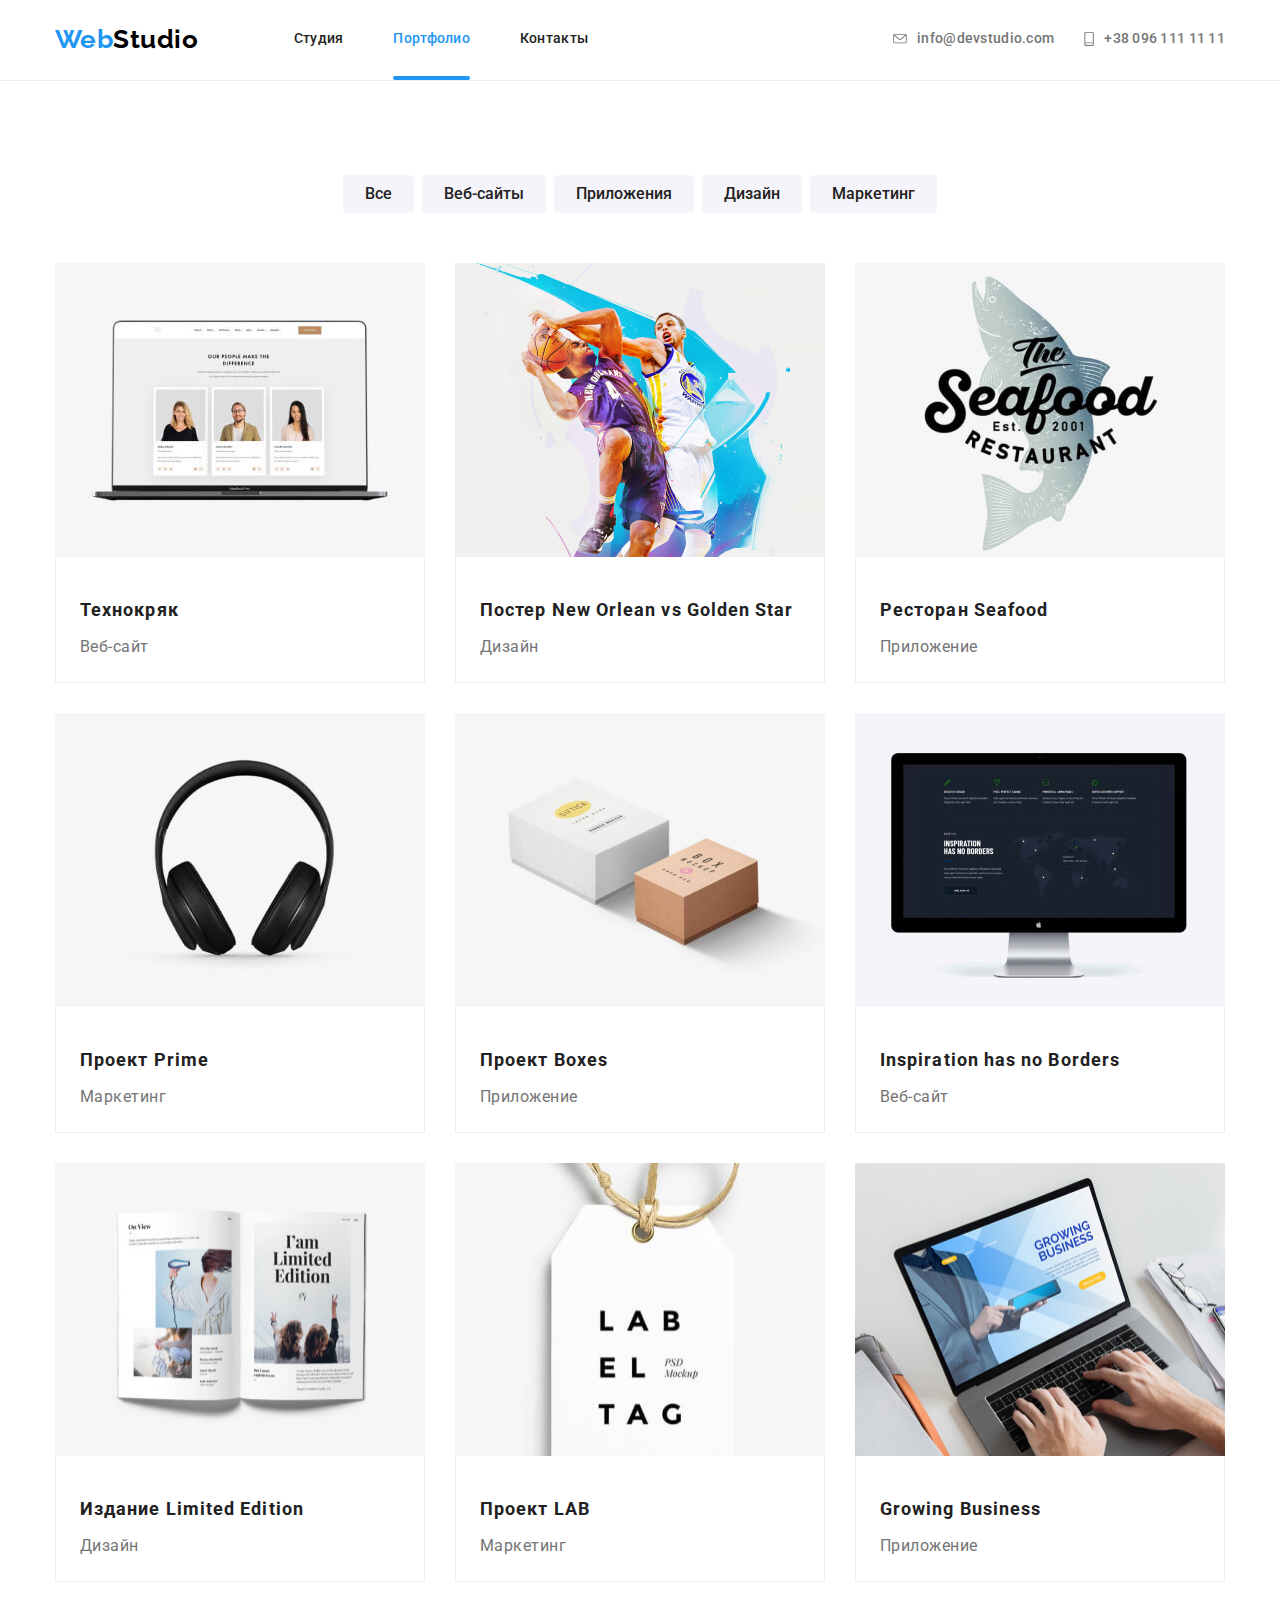
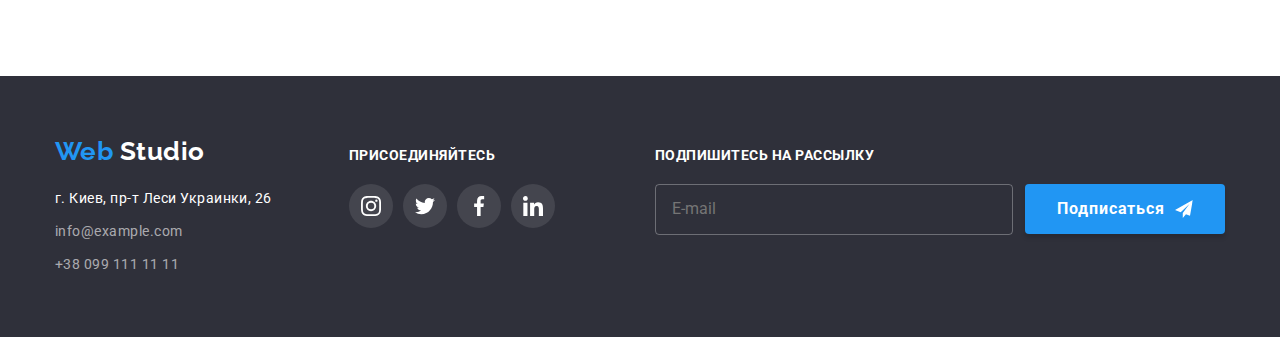
==== commit 5e5da0d5: "добавляет вендорные префиксы" ====
--- a/portfolio.html
+++ b/portfolio.html
@@ -88,11 +88,12 @@
             <li class="item">
               <a class="link" href="">
                 <div class="overlay-wrapper">
-                  <img
-                    class="portfolio-img"
-                    src="./images/portfolio/technocrack-img.jpg"
-                    alt="изображение команды Технокряк"
-                  />
+                  <picture>
+                    <source srcset="./images/portfolio/technocrack-mob.jpg 1x, ./images/portfolio/technocrack-mob@2x.jpg 2x" media="(max-width: 767px)">
+                    <source srcset="./images/portfolio/technocrack-desk.jpg 1x, ./images/portfolio/technocrack-desk@2x.jpg 2x" media="(min-width: 1200px)">
+                    <source srcset="./images/portfolio/technocrack-tab.jpg 1x, ./images/portfolio/technocrack-tab@2x.jpg 2x" media="(min-width: 768px)">
+                    <img class="portfolio-img" src="./images/portfolio/technocrack-mob.jpg" alt="изображение команды Технокряк">
+                  </picture>
                   <p class="overlay">
                       Технокряк это современная площадка распространения коронавируса. Компании используют эту платформу
                       для цифрового шпионажа и атак на защищённые сервера конкурентов.
@@ -107,11 +108,12 @@
             <li class="item">
               <a class="link" href="">
                 <div class="overlay-wrapper">
-                  <img
-                    class="portfolio-img"
-                    src="./images/portfolio/basketball-img.jpg"
-                    alt="изображение баскетболистов"
-                  />
+                  <picture>
+                    <source srcset="./images/portfolio/basketball-mob.jpg 1x, ./images/portfolio/basketball-mob@2x.jpg 2x" media="(max-width: 767px)">
+                    <source srcset="./images/portfolio/basketball-desk.jpg 1x, ./images/portfolio/basketball-desk@2x.jpg 2x" media="(min-width: 1200px)">
+                    <source srcset="./images/portfolio/basketball-tab.jpg 1x, ./images/portfolio/basketball-tab@2x.jpg 2x" media="(min-width: 768px)">
+                    <img class="portfolio-img" src="./images/portfolio/basketball-mob.jpg" alt="изображение баскетболистов">
+                  </picture>
                   <p class="overlay">
                      Технокряк это современная площадка распространения коронавируса. Компании используют эту платформу
                       для цифрового шпионажа и атак на защищённые сервера конкурентов.
@@ -126,12 +128,12 @@
             <li class="item">
               <a class="link" href="">
                 <div class="overlay-wrapper">
-                  <img
-                    class="portfolio-img"
-                    src="./images/portfolio/seafood-img.jpg"
-                    alt="логотип ресторана морепродуктов"
-                   
-                  />
+                  <picture>
+                    <source srcset="./images/portfolio/seafood-mob.jpg 1x, ./images/portfolio/seafood-mob@2x.jpg 2x" media="(max-width: 767px)">
+                    <source srcset="./images/portfolio/seafood-desk.jpg 1x, ./images/portfolio/seafood-desk@2x.jpg 2x" media="(min-width: 1200px)">
+                    <source srcset="./images/portfolio/seafood-tab.jpg 1x, ./images/portfolio/seafood-tab@2x.jpg 2x" media="(min-width: 768px)">
+                    <img class="portfolio-img" src="./images/portfolio/seafood-mob.jpg" alt="логотип ресторана морепродуктов">
+                  </picture>
                   <p class="overlay">
                       Технокряк это современная площадка распространения коронавируса. Компании используют эту платформу
                       для цифрового шпионажа и атак на защищённые сервера конкурентов.
@@ -146,12 +148,12 @@
             <li class="item">
               <a class="link" href="">
                 <div class="overlay-wrapper">
-                  <img
-                    class="portfolio-img"
-                    src="./images/portfolio/headphones-img.jpg"
-                    alt="изображение наушников"
-                   
-                  />
+                  <picture>
+                    <source srcset="./images/portfolio/headphones-mob.jpg 1x, ./images/portfolio/headphones-mob@2x.jpg 2x" media="(max-width: 767px)">
+                    <source srcset="./images/portfolio/headphones-desk.jpg 1x, ./images/portfolio/headphones-desk@2x.jpg 2x" media="(min-width: 1200px)">
+                    <source srcset="./images/portfolio/headphones-tab.jpg 1x, ./images/portfolio/headphones-tab@2x.jpg 2x" media="(min-width: 768px)">
+                    <img class="portfolio-img" src="./images/portfolio/headphones-mob.jpg" alt="изображение наушников">
+                  </picture>
                   <p class="overlay">
                       Технокряк это современная площадка распространения коронавируса. Компании используют эту платформу
                       для цифрового шпионажа и атак на защищённые сервера конкурентов.
@@ -166,16 +168,16 @@
             <li class="item">
               <a class="link" href="">
                 <div class="overlay-wrapper">
-                  <img
-                    class="portfolio-img"
-                    src="./images/portfolio/boxes-img.jpg"
-                    alt="изображение двух коробок"
-                   
-                  />
-                   <p class="overlay">
+                  <picture>
+                    <source srcset="./images/portfolio/boxes-mob.jpg 1x, ./images/portfolio/boxes-mob@2x.jpg 2x" media="(max-width: 767px)">
+                    <source srcset="./images/portfolio/boxes-desk.jpg 1x, ./images/portfolio/boxes-desk@2x.jpg 2x" media="(min-width: 1200px)">
+                    <source srcset="./images/portfolio/boxes-tab.jpg 1x, ./images/portfolio/boxes-tab@2x.jpg 2x" media="(min-width: 768px)">
+                    <img class="portfolio-img" src="./images/portfolio/boxes-mob.jpg" alt="изображение двух коробок">
+                  </picture>
+                  <p class="overlay">
                       Технокряк это современная площадка распространения коронавируса. Компании используют эту платформу
                       для цифрового шпионажа и атак на защищённые сервера конкурентов.
-                   </p>
+                  </p>
                 </div>
                 <div class="content">
                   <h2 class="title">Проект Boxes</h2>
@@ -186,16 +188,16 @@
             <li class="item">
               <a class="link" href="">
                 <div class="overlay-wrapper">
-                  <img
-                    class="portfolio-img"
-                    src="./images/portfolio/iMac-img.jpg"
-                    alt="изображение монитора компьютера"
-                   
-                  />
-                   <p class="overlay">
-                      Технокряк это современная площадка распространения коронавируса. Компании используют эту платформу
-                      для цифрового шпионажа и атак на защищённые сервера конкурентов.
-                   </p>
+                  <picture>
+                    <source srcset="./images/portfolio/monitor-mob.jpg 1x, ./images/portfolio/monitor-mob@2x.jpg 2x" media="(max-width: 767px)">
+                    <source srcset="./images/portfolio/monitor-desk.jpg 1x, ./images/portfolio/monitor-desk@2x.jpg 2x" media="(min-width: 1200px)">
+                    <source srcset="./images/portfolio/monitor-tab.jpg 1x, ./images/portfolio/monitor-tab@2x.jpg 2x" media="(min-width: 768px)">
+                    <img class="portfolio-img" src="./images/portfolio/monitor-mob.jpg" alt="изображение монитора компьютера">
+                  </picture>
+                  <p class="overlay">
+                    Технокряк это современная площадка распространения коронавируса. Компании используют эту платформу
+                    для цифрового шпионажа и атак на защищённые сервера конкурентов.
+                  </p>
                 </div>
                 <div class="content">
                   <h2 class="title" lang="en">Inspiration has no Borders</h2>
@@ -206,16 +208,16 @@
             <li class="item">
               <a class="link" href="">
                 <div class="overlay-wrapper">
-                  <img
-                    class="portfolio-img"
-                    src="./images/portfolio/journal-img.jpg"
-                    alt="изображение журнала"
-                    
-                  />
-                   <p class="overlay">
-                      Технокряк это современная площадка распространения коронавируса. Компании используют эту платформу
-                      для цифрового шпионажа и атак на защищённые сервера конкурентов.
-                   </p>
+                  <picture>
+                    <source srcset="./images/portfolio/book-mob.jpg 1x, ./images/portfolio/book-mob@2x.jpg 2x" media="(max-width: 767px)">
+                    <source srcset="./images/portfolio/book-desk.jpg 1x, ./images/portfolio/book-desk@2x.jpg 2x" media="(min-width: 1200px)">
+                    <source srcset="./images/portfolio/book-tab.jpg 1x, ./images/portfolio/book-tab@2x.jpg 2x" media="(min-width: 768px)">
+                    <img class="portfolio-img" src="./images/portfolio/book-mob.jpg" alt="изображение книги">
+                  </picture>
+                  <p class="overlay">
+                    Технокряк это современная площадка распространения коронавируса. Компании используют эту платформу
+                    для цифрового шпионажа и атак на защищённые сервера конкурентов.
+                  </p>
                 </div>
                 <div class="content">
                   <h2 class="title">Издание Limited Edition</h2>
@@ -226,16 +228,16 @@
             <li class="item">
               <a class="link" href="">
                 <div class="overlay-wrapper">
-                  <img
-                    class="portfolio-img"
-                    src="./images/portfolio/label-img.jpg"
-                    alt="изображение ярлыка"
-                   
-                  />
-                   <p class="overlay">
-                      Технокряк это современная площадка распространения коронавируса. Компании используют эту платформу
-                      для цифрового шпионажа и атак на защищённые сервера конкурентов.
-                   </p>
+                  <picture>
+                    <source srcset="./images/portfolio/label-mob.jpg 1x, ./images/portfolio/label-mob@2x.jpg 2x" media="(max-width: 767px)">
+                    <source srcset="./images/portfolio/label-desk.jpg 1x, ./images/portfolio/label-desk@2x.jpg 2x" media="(min-width: 1200px)">
+                    <source srcset="./images/portfolio/label-tab.jpg 1x, ./images/portfolio/label-tab@2x.jpg 2x" media="(min-width: 768px)">
+                    <img class="portfolio-img" src="./images/portfolio/label-mob.jpg" alt="изображение ярлыка">
+                  </picture>
+                  <p class="overlay">
+                    Технокряк это современная площадка распространения коронавируса. Компании используют эту платформу
+                    для цифрового шпионажа и атак на защищённые сервера конкурентов.
+                  </p>
                 </div>
                 <div class="content">
                   <h2 class="title">Проект LAB</h2>
@@ -246,16 +248,16 @@
             <li class="item">
               <a class="link" href="">
                 <div class="overlay-wrapper">
-                  <img
-                    class="portfolio-img"
-                    src="./images/portfolio/laptop-img.jpg"
-                    alt="изображение ноутбука"
-                    
-                  />
-                   <p class="overlay">
-                      Технокряк это современная площадка распространения коронавируса. Компании используют эту платформу
-                      для цифрового шпионажа и атак на защищённые сервера конкурентов.
-                   </p>
+                  <picture>
+                    <source srcset="./images/portfolio/laptop-mob.jpg 1x, ./images/portfolio/laptop-mob@2x.jpg 2x" media="(max-width: 767px)">
+                    <source srcset="./images/portfolio/laptop-desk.jpg 1x, ./images/portfolio/laptop-desk@2x.jpg 2x" media="(min-width: 1200px)">
+                    <source srcset="./images/portfolio/laptop-tab.jpg 1x, ./images/portfolio/laptop-tab@2x.jpg 2x" media="(min-width: 768px)">
+                    <img class="portfolio-img" src="./images/portfolio/laptop-mob.jpg" alt="изображение ноутбука">
+                  </picture>
+                  <p class="overlay">
+                    Технокряк это современная площадка распространения коронавируса. Компании используют эту платформу
+                    для цифрового шпионажа и атак на защищённые сервера конкурентов.
+                  </p>
                 </div>
                 <div class="content">
                   <h2 class="title" lang="en">Growing Business</h2>
--- a/css/portfolio.min.css
+++ b/css/portfolio.min.css
@@ -1,3 +1,9 @@
-/*! modern-normalize v0.7.0 | MIT License | https://github.com/sindresorhus/modern-normalize */*,*::before,*::after{box-sizing:border-box}:root{-moz-tab-size:4;tab-size:4}html{line-height:1.15;-webkit-text-size-adjust:100%}body{margin:0}body{font-family:system-ui,-apple-system,"Segoe UI",Roboto,Helvetica,Arial,sans-serif,"Apple Color Emoji","Segoe UI Emoji"}hr{height:0}abbr[title]{text-decoration:underline dotted}b,strong{font-weight:bolder}code,kbd,samp,pre{font-family:ui-monospace, SFMono-Regular, Consolas, 'Liberation Mono', Menlo,- monospace;font-size:1em}small{font-size:80%}sub,sup{font-size:75%;line-height:0;position:relative;vertical-align:baseline}sub{bottom:-0.25em}sup{top:-0.5em}button,input,optgroup,select,textarea{font-family:inherit;font-size:100%;line-height:1.15;margin:0}button,select{text-transform:none}button,[type='button'],[type='reset'],[type='submit']{-webkit-appearance:button}button::-moz-focus-inner,[type='button']::-moz-focus-inner,[type='reset']::-moz-focus-inner,[type='submit']::-moz-focus-inner{border-style:none;padding:0}button:-moz-focusring,[type='button']:-moz-focusring,[type='reset']:-moz-focusring,[type='submit']:-moz-focusring{outline:1px dotted ButtonText}legend{padding:0}progress{vertical-align:baseline}[type='number']::-webkit-inner-spin-button,[type='number']::-webkit-outer-spin-button{height:auto}[type='search']{-webkit-appearance:textfield;outline-offset:-2px}[type='search']::-webkit-search-decoration{-webkit-appearance:none}::-webkit-file-upload-button{-webkit-appearance:button;font:inherit}summary{display:list-item}body{background-color:#fff;color:#212121;font-family:"Roboto",sans-serif;letter-spacing:0.03em}img{display:block;max-width:100%;height:auto;overflow:auto}.list{margin:0;padding:0;list-style:none}.link{text-decoration:none}.visually-hidden{position:absolute;width:1px;height:1px;margin:-1px;border:0;padding:0;white-space:nowrap;clip-path:inset(100%);clip:rect(0 0 0 0);overflow:hidden}.container{padding-left:15px;padding-right:15px;margin-left:auto;margin-right:auto}@media screen and (min-width: 480px){.container{width:480px}}@media screen and (min-width: 768px){.container{width:768px}}@media screen and (min-width: 1200px){.container{width:1200px}}.logo{display:block;color:#000000;font-family:"Raleway",sans-serif;font-weight:700;font-size:24px;line-height:1.17}@media screen and (min-width: 1200px){.logo{font-size:26px;line-height:1.19}}.logo-web{color:#2196f3}.button{width:200px;color:#fff;background-color:#2196f3;font-family:inherit;font-weight:700;font-size:16px;line-height:1.875;letter-spacing:0.058em;padding:10px 32px;box-shadow:0px 4px 4px rgba(0,0,0,0.15);border-radius:4px;border:none;transition:background-color 250ms cubic-bezier(0.4, 0, 0.2, 1);cursor:pointer}.button:hover,.button:focus{background-color:#188ce8}.backdrop{position:fixed;left:0;top:0;width:100%;height:100%;background-color:rgba(0,0,0,0.2);z-index:7;opacity:1;scale:1;transition:opacity 250ms cubic-bezier(0.4, 0, 0.2, 1);overflow-y:scroll;padding:94px 15px}.backdrop.is-hidden{opacity:0;pointer-events:none}.backdrop.is-hidden .modal{transform:translate(-50%, -50%) scale(1.1)}.modal{position:relative;background-color:#fff;box-shadow:0px 1px 3px rgba(0,0,0,0.12),0px 1px 1px rgba(0,0,0,0.14),0px 2px 1px rgba(0,0,0,0.2);border-radius:4px;padding:40px}@media screen and (min-width: 480px){.modal{position:absolute;top:50%;left:50%;transform:translate(-50%, -50%) scale(1);transition:transform 250ms cubic-bezier(0.4, 0, 0.2, 1);width:450px}}@media screen and (min-width: 1200px){.modal{width:528px}}.close-button{position:absolute;display:flex;justify-content:center;align-items:center;top:8px;right:8px;width:30px;height:30px;background:#fff;border:1px solid rgba(0,0,0,0.1);border-radius:50%;padding:0;margin:0;transition:fill 250ms cubic-bezier(0.4, 0, 0.2, 1);cursor:pointer}.close-button:hover{fill:#2196f3}.modal-title{font-weight:700;font-size:20px;line-height:1.5;text-align:center;margin:0;margin-bottom:30px}@media screen and (min-width: 1200px){.modal-title{line-height:1.15}}.modal-form .button{display:block;box-shadow:0px 4px 4px rgba(0,0,0,0.15);margin-left:auto;margin-right:auto}.form-field,.textarea-field{position:relative}.form-field{margin-bottom:28px}.textarea-field{max-height:120px;margin-bottom:20px}.policy-field{margin-bottom:30px;resize:none}.form-input,.form-textarea{width:100%;border:1px solid rgba(33,33,33,0.2);border-radius:4px;margin:0;padding:12px 42px;transition:border 250ms cubic-bezier(0.4, 0, 0.2, 1)}.form-input:focus,.form-input:not(:placeholder-shown),.form-textarea:focus,.form-textarea:not(:placeholder-shown){border:1px solid #2196f3;outline:none}.form-textarea{height:120px;padding:12px 16px;resize:none}.input-icon{position:absolute;top:50%;left:16px;transform:translateY(-50%);fill:#212121;transition:fill 250ms cubic-bezier(0.4, 0, 0.2, 1)}.form-input:focus+.input-icon,.form-input:not(:placeholder-shown)+.input-icon{fill:#2196f3}.form-label,.textarea-label{position:absolute;transition:transform 250ms cubic-bezier(0.4, 0, 0.2, 1),color 250ms cubic-bezier(0.4, 0, 0.2, 1);font-size:14px;line-height:1.14;letter-spacing:0.01em;color:#757575}.form-label{top:50%;left:42px;transform:translateY(-50%)}.textarea-label{top:12px;left:16px}.form-input:focus ~ .form-label,.form-input:not(:placeholder-shown) ~ .form-label{color:#2196f3;transform:translate(-26px, -40px);font-size:12px;line-height:1.17}.form-textarea:focus+.textarea-label,.form-textarea:not(:placeholder-shown)+.textarea-label{color:#2196f3;transform:translateY(-30px);font-size:12px;line-height:1.17}.policy{display:flex;align-items:center;justify-content:space-between}.policy,.policy-link{font-size:12px;line-height:1.17;color:#757575}@media screen and (min-width: 1200px){.policy,.policy-link{font-size:14px;line-height:1.71}}.policy-link{text-decoration-line:underline;color:#2196f3}.check-icon{display:inline-block;width:16px;height:15px;border:2px solid #212121;border-radius:4px}.checkbox:checked+.check-icon{background-color:#2196f3;border-color:#2196f3;background-image:url("../images/svg/check.svg");background-size:contain;background-origin:border-box}.checkbox{position:absolute;width:1px;height:1px;margin:-1px;border:0;padding:0;white-space:nowrap;clip-path:inset(100%);clip:rect(0 0 0 0);overflow:hidden}.social-links-list{display:flex;justify-content:center;align-items:center}.social-links-list-item:not(:last-child){margin-right:10px}.social-links-link{display:flex;justify-content:center;align-items:center;width:44px;height:44px;background-color:#fff;border-radius:50%;fill:#afb1b8;transition:background-color 250ms cubic-bezier(0.4, 0, 0.2, 1),fill 250ms cubic-bezier(0.4, 0, 0.2, 1)}.social-links-link:hover,.social-links-link:focus{background-color:#2196f3;fill:#fff}.social-links-icon{width:20px;height:20px}.header{border-bottom:1px solid #ececec}.header .container{display:flex;align-items:center;justify-content:space-between}.site-nav .link,.address-nav .link{display:inline-block;color:#212121;font-weight:500;font-size:18px;line-height:1.17;letter-spacing:0.02em;transition:color 250ms cubic-bezier(0.4, 0, 0.2, 1)}.site-nav .link:hover,.site-nav .link:focus,.address-nav .link:hover,.address-nav .link:focus{color:#2196f3}.site-nav .link.current{position:relative;color:#2196f3}.site-nav .link.current::after{content:'';display:inline-block;position:absolute;left:0;bottom:-8px;background-color:#2196f3;width:100%;height:4px;border-radius:2px}.address-nav .link{color:#757575;font-style:normal}.address-nav-icon{fill:currentColor}@media screen and (max-width: 767px){.header{position:relative;padding-top:10px;padding-bottom:10px}.menu-wrapper{display:none;position:absolute;width:100%;text-align:center;top:100%;left:0;background-color:#fff;padding-top:60px;padding-bottom:60px;box-shadow:0px 4px 8px rgba(0,0,0,0.04),0px 2px 4px rgba(0,0,0,0.08),0px 1px 3px rgba(0,0,0,0.16);z-index:50}.menu-wrapper.is-open{display:block}.icon-close{display:none}.menu-btn{font-size:0;padding:0;border:none;background-color:transparent;transition:fill 250ms cubic-bezier(0.4, 0, 0.2, 1)}.menu-btn:hover,.menu-btn:focus{fill:#2196f3}.menu-btn.is-open .icon-close{display:block}.menu-btn.is-open .icon-menu{display:none}.site-nav .item:not(:last-child){margin-bottom:40px}.navigation{margin-bottom:60px}.address-nav .item:not(:last-child){margin-bottom:16px}.address-nav-icon{margin-right:10px}}@media screen and (min-width: 768px){.menu-btn{display:none;position:absolute}.menu-wrapper{display:flex}.navigation{display:flex;align-items:center}.site-nav{display:flex}.site-nav .item:not(:last-child){margin-right:50px}.site-nav .link{display:block;font-size:14px;line-height:1.14}.site-nav .link.current::after{bottom:-33px}.address-nav .link{display:flex;align-items:center}}@media screen and (min-width: 768px) and (max-width: 1199px){.header{padding-top:21px;padding-bottom:21px}.header .logo{margin-right:88px}.navigation{margin-right:84px}.address-nav .item:not(:last-child){margin-bottom:10px}.address-nav .link{font-size:12px;line-height:1.17}.address-nav-icon{margin-right:8px}}@media screen and (min-width: 1200px){.header{padding-top:24px;padding-bottom:25px}.header .logo{margin-right:93px}.navigation{margin-right:305px}.address-nav{display:flex}.address-nav .item:not(:last-child){margin-right:30px}.address-nav .link{font-size:14px;line-height:1.14}.address-nav-icon{margin-right:10px}}.portfolio{padding-top:60px;padding-bottom:60px}@media screen and (min-width: 1200px){.portfolio{padding-top:94px;padding-bottom:94px}}.button-list{display:flex;flex-wrap:wrap;margin-bottom:40px}.button-list .item:not(:last-child){margin-right:8px}@media screen and (max-width: 767px){.button-list{flex-wrap:wrap}.button-list .item:nth-child(3){margin-right:0px}.button-list .item:nth-child(-n+3){margin-bottom:15px}}@media screen and (min-width: 768px){.button-list{justify-content:center;margin-bottom:30px}}@media screen and (min-width: 1200px){.button-list{margin-bottom:50px}}.button-portfolio{background-color:#f5f4fa;color:#212121;font-weight:500;font-size:16px;line-height:1.62;text-align:center;border:none;border-radius:4px;padding-top:6px;padding-right:22px;padding-bottom:6px;padding-left:22px;transition:background-color 250ms cubic-bezier(0.4, 0, 0.2, 1),color 250ms cubic-bezier(0.4, 0, 0.2, 1),box-shadow 250ms cubic-bezier(0.4, 0, 0.2, 1);cursor:pointer}.button-portfolio:hover,.button-portfolio:focus{background-color:#2196f3;color:#fff;box-shadow:0px 3px 1px rgba(0,0,0,0.1),0px 1px 2px rgba(0,0,0,0.08),0px 2px 2px rgba(0,0,0,0.12)}.content{border-right:1px solid #eeeeee;border-bottom:1px solid #eeeeee;border-left:1px solid #eeeeee;padding-top:20px;padding-right:24px;padding-bottom:20px;padding-left:24px}.portfolio-list .title{color:#212121;font-size:18px;line-height:2;letter-spacing:0.06em;text-align:left;margin-bottom:4px}.portfolio-list .description{color:#757575;font-size:16px;line-height:1.87;letter-spacing:0.03em;margin:0}.portfolio-list .item{margin-bottom:30px}.portfolio-list .item,.portfolio-list .link{transition:box-shadow 250ms cubic-bezier(0.4, 0, 0.2, 1)}.portfolio-list .item:hover,.portfolio-list .item:focus,.portfolio-list .link:hover,.portfolio-list .link:focus{box-shadow:1px 4px 6px rgba(0,0,0,0.16),0px 4px 4px rgba(0,0,0,0.06),0px 1px 1px rgba(0,0,0,0.12);display:block;outline:none}@media screen and (max-width: 767px){.portfolio-list .item{max-width:450px}.portfolio-list .item:last-child{margin-bottom:0}}@media screen and (min-width: 768px){.portfolio-list{display:flex;flex-wrap:wrap}.portfolio-list .item{width:calc((100% - 30px) / 2);margin-right:30px}}@media screen and (min-width: 768px) and (max-width: 1199px){.portfolio-list .item:nth-child(2n){margin-right:0}.portfolio-list .item:last-child{margin-right:0;margin-bottom:0}}@media screen and (min-width: 1200px){.portfolio-list .item{width:calc((100% - 2 * 30px) / 3)}.portfolio-list .item:nth-child(3n){margin-right:0}.portfolio-list .item:nth-last-child(-n+3){margin-bottom:0}}.overlay-wrapper{position:relative;overflow:hidden}.portfolio-list .link:hover .overlay,.portfolio-list .link:focus .overlay{transform:translateY(0)}.overlay{position:absolute;top:0;left:0;width:100%;height:100%;background-color:rgba(33,150,243,0.9);padding:63px 24px;color:#fff;font-size:18px;line-height:1.56;letter-spacing:0.03em;margin:0;transform:translateY(100%);transition:transform 250ms cubic-bezier(0.4, 0, 0.2, 1)}.footer{background-color:#2f303a;color:#fff}.footer .container{padding-top:60px;padding-bottom:60px}.footer .logo{color:#fff;margin-bottom:20px}.footer .email{color:#fff;background-color:transparent;border:1px solid rgba(255,255,255,0.3);border-radius:4px;padding:15px 16px}.footer .button{display:flex;align-items:center}.footer .social-links-link{background-color:rgba(255,255,255,0.1);border-radius:50%;fill:#fff;transition:background-color 250ms cubic-bezier(0.4, 0, 0.2, 1)}.footer .social-links-link:hover,.footer .social-links-link:focus{background-color:#2196f3}.footer .address,.footer .address-nav{color:#fff;font-style:normal;font-size:14px;line-height:1.71}.footer .address-nav{color:rgba(255,255,255,0.6)}.footer-address .item:not(:last-child){margin-bottom:8px}.join-up-list{display:flex;justify-content:center;align-items:center}.join-up-list .item:not(:last-child){margin-right:10px}.join-up .text,.subscribe .text{display:block;font-weight:700;font-size:14px;line-height:1.14;text-transform:uppercase;margin-bottom:20px}.send-icon{margin-left:10px}@media screen and (max-width: 1199px){.footer .container{text-align:center}.footer .button{margin-left:auto;margin-right:auto}.footer .email{width:100%;margin-bottom:30px}.footer .subscribe{max-width:450px}.footer-nav{margin-bottom:60px}.join-up{margin-bottom:60px}}@media screen and (min-width: 768px){.footer .container{display:flex}}@media screen and (min-width: 768px) and (max-width: 1199px){.footer .container{flex-wrap:wrap;padding-left:76px}.footer-nav{margin-right:165px}.subscribe{margin-left:auto;margin-right:auto}}@media screen and (min-width: 1200px){.footer .container{align-items:baseline;justify-content:space-between}.footer .email{width:358px;margin-right:12px}.footer-nav{display:flex;flex-direction:column;justify-content:center;margin-right:70px}.join-up{margin-right:93px}.footer-address .item:not(:last-child){margin-bottom:9px}.subscribe-form{display:flex;width:100%;justify-content:space-between;align-items:center}}
-/*# sourceMappingURL=portfolio.min.css.map */+/*
+* Prefixed by https://autoprefixer.github.io
+* PostCSS: v7.0.29,
+* Autoprefixer: v9.7.6
+* Browsers: last 4 version
+*/
+
+/*! modern-normalize v0.7.0 | MIT License | https://github.com/sindresorhus/modern-normalize */*,*::before,*::after{-webkit-box-sizing:border-box;box-sizing:border-box}:root{-moz-tab-size:4;-o-tab-size:4;tab-size:4}html{line-height:1.15;-webkit-text-size-adjust:100%}body{margin:0}body{font-family:system-ui,-apple-system,"Segoe UI",Roboto,Helvetica,Arial,sans-serif,"Apple Color Emoji","Segoe UI Emoji"}hr{height:0}abbr[title]{-webkit-text-decoration:underline dotted;text-decoration:underline dotted}b,strong{font-weight:bolder}code,kbd,samp,pre{font-family:ui-monospace, SFMono-Regular, Consolas, 'Liberation Mono', Menlo,
+    monospace;font-size:1em}small{font-size:80%}sub,sup{font-size:75%;line-height:0;position:relative;vertical-align:baseline}sub{bottom:-0.25em}sup{top:-0.5em}button,input,optgroup,select,textarea{font-family:inherit;font-size:100%;line-height:1.15;margin:0}button,select{text-transform:none}button,[type='button'],[type='reset'],[type='submit']{-webkit-appearance:button}button::-moz-focus-inner,[type='button']::-moz-focus-inner,[type='reset']::-moz-focus-inner,[type='submit']::-moz-focus-inner{border-style:none;padding:0}button:-moz-focusring,[type='button']:-moz-focusring,[type='reset']:-moz-focusring,[type='submit']:-moz-focusring{outline:1px dotted ButtonText}legend{padding:0}progress{vertical-align:baseline}[type='number']::-webkit-inner-spin-button,[type='number']::-webkit-outer-spin-button{height:auto}[type='search']{-webkit-appearance:textfield;outline-offset:-2px}[type='search']::-webkit-search-decoration{-webkit-appearance:none}::-webkit-file-upload-button{-webkit-appearance:button;font:inherit}summary{display:list-item}body{background-color:#fff;color:#212121;font-family:"Roboto",sans-serif;letter-spacing:0.03em}img{display:block;max-width:100%;height:auto;overflow:auto}.list{margin:0;padding:0;list-style:none}.link{text-decoration:none}.visually-hidden{position:absolute;width:1px;height:1px;margin:-1px;border:0;padding:0;white-space:nowrap;-webkit-clip-path:inset(100%);clip-path:inset(100%);clip:rect(0 0 0 0);overflow:hidden}.container{padding-left:15px;padding-right:15px;margin-left:auto;margin-right:auto}@media screen and (min-width: 480px){.container{width:480px}}@media screen and (min-width: 768px){.container{width:768px}}@media screen and (min-width: 1200px){.container{width:1200px}}.logo{display:block;color:#000000;font-family:"Raleway",sans-serif;font-weight:700;font-size:24px;line-height:1.17}@media screen and (min-width: 1200px){.logo{font-size:26px;line-height:1.19}}.logo-web{color:#2196f3}.button{width:200px;color:#fff;background-color:#2196f3;font-family:inherit;font-weight:700;font-size:16px;line-height:1.875;letter-spacing:0.058em;padding:10px 32px;-webkit-box-shadow:0px 4px 4px rgba(0,0,0,0.15);box-shadow:0px 4px 4px rgba(0,0,0,0.15);border-radius:4px;border:none;-webkit-transition:background-color 250ms cubic-bezier(0.4, 0, 0.2, 1);-o-transition:background-color 250ms cubic-bezier(0.4, 0, 0.2, 1);transition:background-color 250ms cubic-bezier(0.4, 0, 0.2, 1);cursor:pointer}.button:hover,.button:focus{background-color:#188ce8}.backdrop{position:fixed;left:0;top:0;width:100%;height:100%;background-color:rgba(0,0,0,0.2);z-index:7;opacity:1;scale:1;-webkit-transition:opacity 250ms cubic-bezier(0.4, 0, 0.2, 1);-o-transition:opacity 250ms cubic-bezier(0.4, 0, 0.2, 1);transition:opacity 250ms cubic-bezier(0.4, 0, 0.2, 1);overflow-y:scroll;padding:94px 15px}.backdrop.is-hidden{opacity:0;pointer-events:none}.backdrop.is-hidden .modal{-webkit-transform:translate(-50%, -50%) scale(1.1);-ms-transform:translate(-50%, -50%) scale(1.1);transform:translate(-50%, -50%) scale(1.1)}.modal{position:relative;background-color:#fff;-webkit-box-shadow:0px 1px 3px rgba(0,0,0,0.12),0px 1px 1px rgba(0,0,0,0.14),0px 2px 1px rgba(0,0,0,0.2);box-shadow:0px 1px 3px rgba(0,0,0,0.12),0px 1px 1px rgba(0,0,0,0.14),0px 2px 1px rgba(0,0,0,0.2);border-radius:4px;padding:40px}@media screen and (min-width: 480px){.modal{position:absolute;top:50%;left:50%;-webkit-transform:translate(-50%, -50%) scale(1);-ms-transform:translate(-50%, -50%) scale(1);transform:translate(-50%, -50%) scale(1);-webkit-transition:-webkit-transform 250ms cubic-bezier(0.4, 0, 0.2, 1);transition:-webkit-transform 250ms cubic-bezier(0.4, 0, 0.2, 1);-o-transition:transform 250ms cubic-bezier(0.4, 0, 0.2, 1);transition:transform 250ms cubic-bezier(0.4, 0, 0.2, 1);transition:transform 250ms cubic-bezier(0.4, 0, 0.2, 1), -webkit-transform 250ms cubic-bezier(0.4, 0, 0.2, 1);width:450px}}@media screen and (min-width: 1200px){.modal{width:528px}}.close-button{position:absolute;display:-webkit-box;display:-ms-flexbox;display:flex;-webkit-box-pack:center;-ms-flex-pack:center;justify-content:center;-webkit-box-align:center;-ms-flex-align:center;align-items:center;top:8px;right:8px;width:30px;height:30px;background:#fff;border:1px solid rgba(0,0,0,0.1);border-radius:50%;padding:0;margin:0;-webkit-transition:fill 250ms cubic-bezier(0.4, 0, 0.2, 1);-o-transition:fill 250ms cubic-bezier(0.4, 0, 0.2, 1);transition:fill 250ms cubic-bezier(0.4, 0, 0.2, 1);cursor:pointer}.close-button:hover{fill:#2196f3}.modal-title{font-weight:700;font-size:20px;line-height:1.5;text-align:center;margin:0;margin-bottom:30px}@media screen and (min-width: 1200px){.modal-title{line-height:1.15}}.modal-form .button{display:block;-webkit-box-shadow:0px 4px 4px rgba(0,0,0,0.15);box-shadow:0px 4px 4px rgba(0,0,0,0.15);margin-left:auto;margin-right:auto}.form-field,.textarea-field{position:relative}.form-field{margin-bottom:28px}.textarea-field{max-height:120px;margin-bottom:20px}.policy-field{margin-bottom:30px;resize:none}.form-input,.form-textarea{width:100%;border:1px solid rgba(33,33,33,0.2);border-radius:4px;margin:0;padding:12px 42px;-webkit-transition:border 250ms cubic-bezier(0.4, 0, 0.2, 1);-o-transition:border 250ms cubic-bezier(0.4, 0, 0.2, 1);transition:border 250ms cubic-bezier(0.4, 0, 0.2, 1)}.form-input:focus,.form-input:not(:placeholder-shown),.form-textarea:focus,.form-textarea:not(:placeholder-shown){border:1px solid #2196f3;outline:none}.form-textarea{height:120px;padding:12px 16px;resize:none}.input-icon{position:absolute;top:50%;left:16px;-webkit-transform:translateY(-50%);-ms-transform:translateY(-50%);transform:translateY(-50%);fill:#212121;-webkit-transition:fill 250ms cubic-bezier(0.4, 0, 0.2, 1);-o-transition:fill 250ms cubic-bezier(0.4, 0, 0.2, 1);transition:fill 250ms cubic-bezier(0.4, 0, 0.2, 1)}.form-input:focus+.input-icon,.form-input:not(:placeholder-shown)+.input-icon{fill:#2196f3}.form-label,.textarea-label{position:absolute;-webkit-transition:color 250ms cubic-bezier(0.4, 0, 0.2, 1),-webkit-transform 250ms cubic-bezier(0.4, 0, 0.2, 1);transition:color 250ms cubic-bezier(0.4, 0, 0.2, 1),-webkit-transform 250ms cubic-bezier(0.4, 0, 0.2, 1);-o-transition:transform 250ms cubic-bezier(0.4, 0, 0.2, 1),color 250ms cubic-bezier(0.4, 0, 0.2, 1);transition:transform 250ms cubic-bezier(0.4, 0, 0.2, 1),color 250ms cubic-bezier(0.4, 0, 0.2, 1);transition:transform 250ms cubic-bezier(0.4, 0, 0.2, 1),color 250ms cubic-bezier(0.4, 0, 0.2, 1),-webkit-transform 250ms cubic-bezier(0.4, 0, 0.2, 1);font-size:14px;line-height:1.14;letter-spacing:0.01em;color:#757575}.form-label{top:50%;left:42px;-webkit-transform:translateY(-50%);-ms-transform:translateY(-50%);transform:translateY(-50%)}.textarea-label{top:12px;left:16px}.form-input:focus ~ .form-label,.form-input:not(:placeholder-shown) ~ .form-label{color:#2196f3;-webkit-transform:translate(-26px, -40px);-ms-transform:translate(-26px, -40px);transform:translate(-26px, -40px);font-size:12px;line-height:1.17}.form-textarea:focus+.textarea-label,.form-textarea:not(:placeholder-shown)+.textarea-label{color:#2196f3;-webkit-transform:translateY(-30px);-ms-transform:translateY(-30px);transform:translateY(-30px);font-size:12px;line-height:1.17}.policy{display:-webkit-box;display:-ms-flexbox;display:flex;-webkit-box-align:center;-ms-flex-align:center;align-items:center;-webkit-box-pack:justify;-ms-flex-pack:justify;justify-content:space-between}.policy,.policy-link{font-size:12px;line-height:1.17;color:#757575}@media screen and (min-width: 1200px){.policy,.policy-link{font-size:14px;line-height:1.71}}.policy-link{-webkit-text-decoration-line:underline;text-decoration-line:underline;color:#2196f3}.check-icon{display:inline-block;width:16px;height:15px;border:2px solid #212121;border-radius:4px}.checkbox:checked+.check-icon{background-color:#2196f3;border-color:#2196f3;background-image:url("../images/svg/check.svg");background-size:contain;background-origin:border-box}.checkbox{position:absolute;width:1px;height:1px;margin:-1px;border:0;padding:0;white-space:nowrap;-webkit-clip-path:inset(100%);clip-path:inset(100%);clip:rect(0 0 0 0);overflow:hidden}.social-links-list{display:-webkit-box;display:-ms-flexbox;display:flex;-webkit-box-pack:center;-ms-flex-pack:center;justify-content:center;-webkit-box-align:center;-ms-flex-align:center;align-items:center}.social-links-list-item:not(:last-child){margin-right:10px}.social-links-link{display:-webkit-box;display:-ms-flexbox;display:flex;-webkit-box-pack:center;-ms-flex-pack:center;justify-content:center;-webkit-box-align:center;-ms-flex-align:center;align-items:center;width:44px;height:44px;background-color:#fff;border-radius:50%;fill:#afb1b8;-webkit-transition:background-color 250ms cubic-bezier(0.4, 0, 0.2, 1),fill 250ms cubic-bezier(0.4, 0, 0.2, 1);-o-transition:background-color 250ms cubic-bezier(0.4, 0, 0.2, 1),fill 250ms cubic-bezier(0.4, 0, 0.2, 1);transition:background-color 250ms cubic-bezier(0.4, 0, 0.2, 1),fill 250ms cubic-bezier(0.4, 0, 0.2, 1)}.social-links-link:hover,.social-links-link:focus{background-color:#2196f3;fill:#fff}.social-links-icon{width:20px;height:20px}.header{border-bottom:1px solid #ececec}.header .container{display:-webkit-box;display:-ms-flexbox;display:flex;-webkit-box-align:center;-ms-flex-align:center;align-items:center;-webkit-box-pack:justify;-ms-flex-pack:justify;justify-content:space-between}.site-nav .link,.address-nav .link{display:inline-block;color:#212121;font-weight:500;font-size:18px;line-height:1.17;letter-spacing:0.02em;-webkit-transition:color 250ms cubic-bezier(0.4, 0, 0.2, 1);-o-transition:color 250ms cubic-bezier(0.4, 0, 0.2, 1);transition:color 250ms cubic-bezier(0.4, 0, 0.2, 1)}.site-nav .link:hover,.site-nav .link:focus,.address-nav .link:hover,.address-nav .link:focus{color:#2196f3}.site-nav .link.current{position:relative;color:#2196f3}.site-nav .link.current::after{content:'';display:inline-block;position:absolute;left:0;bottom:-8px;background-color:#2196f3;width:100%;height:4px;border-radius:2px}.address-nav .link{color:#757575;font-style:normal}.address-nav-icon{fill:currentColor}@media screen and (max-width: 767px){.header{position:relative;padding-top:10px;padding-bottom:10px}.menu-wrapper{display:none;position:absolute;width:100%;text-align:center;top:100%;left:0;background-color:#fff;padding-top:60px;padding-bottom:60px;-webkit-box-shadow:0px 4px 8px rgba(0,0,0,0.04),0px 2px 4px rgba(0,0,0,0.08),0px 1px 3px rgba(0,0,0,0.16);box-shadow:0px 4px 8px rgba(0,0,0,0.04),0px 2px 4px rgba(0,0,0,0.08),0px 1px 3px rgba(0,0,0,0.16);z-index:50}.menu-wrapper.is-open{display:block}.icon-close{display:none}.menu-btn{font-size:0;padding:0;border:none;background-color:transparent;-webkit-transition:fill 250ms cubic-bezier(0.4, 0, 0.2, 1);-o-transition:fill 250ms cubic-bezier(0.4, 0, 0.2, 1);transition:fill 250ms cubic-bezier(0.4, 0, 0.2, 1)}.menu-btn:hover,.menu-btn:focus{fill:#2196f3}.menu-btn.is-open .icon-close{display:block}.menu-btn.is-open .icon-menu{display:none}.site-nav .item:not(:last-child){margin-bottom:40px}.navigation{margin-bottom:60px}.address-nav .item:not(:last-child){margin-bottom:16px}.address-nav-icon{margin-right:10px}}@media screen and (min-width: 768px){.menu-btn{display:none;position:absolute}.menu-wrapper{display:-webkit-box;display:-ms-flexbox;display:flex}.navigation{display:-webkit-box;display:-ms-flexbox;display:flex;-webkit-box-align:center;-ms-flex-align:center;align-items:center}.site-nav{display:-webkit-box;display:-ms-flexbox;display:flex}.site-nav .item:not(:last-child){margin-right:50px}.site-nav .link{display:block;font-size:14px;line-height:1.14}.site-nav .link.current::after{bottom:-33px}.address-nav .link{display:-webkit-box;display:-ms-flexbox;display:flex;-webkit-box-align:center;-ms-flex-align:center;align-items:center}}@media screen and (min-width: 768px) and (max-width: 1199px){.header{padding-top:21px;padding-bottom:21px}.header .logo{margin-right:88px}.navigation{margin-right:84px}.address-nav .item:not(:last-child){margin-bottom:10px}.address-nav .link{font-size:12px;line-height:1.17}.address-nav-icon{margin-right:8px}}@media screen and (min-width: 1200px){.header{padding-top:24px;padding-bottom:25px}.header .logo{margin-right:93px}.navigation{margin-right:305px}.address-nav{display:-webkit-box;display:-ms-flexbox;display:flex}.address-nav .item:not(:last-child){margin-right:30px}.address-nav .link{font-size:14px;line-height:1.14}.address-nav-icon{margin-right:10px}}.portfolio{padding-top:60px;padding-bottom:60px}@media screen and (min-width: 1200px){.portfolio{padding-top:94px;padding-bottom:94px}}.button-list{display:-webkit-box;display:-ms-flexbox;display:flex;-ms-flex-wrap:wrap;flex-wrap:wrap;margin-bottom:40px}.button-list .item:not(:last-child){margin-right:8px}@media screen and (max-width: 767px){.button-list{-ms-flex-wrap:wrap;flex-wrap:wrap}.button-list .item:nth-child(3){margin-right:0px}.button-list .item:nth-child(-n+3){margin-bottom:15px}}@media screen and (min-width: 768px){.button-list{-webkit-box-pack:center;-ms-flex-pack:center;justify-content:center;margin-bottom:30px}}@media screen and (min-width: 1200px){.button-list{margin-bottom:50px}}.button-portfolio{background-color:#f5f4fa;color:#212121;font-weight:500;font-size:16px;line-height:1.62;text-align:center;border:none;border-radius:4px;padding-top:6px;padding-right:22px;padding-bottom:6px;padding-left:22px;-webkit-transition:background-color 250ms cubic-bezier(0.4, 0, 0.2, 1),color 250ms cubic-bezier(0.4, 0, 0.2, 1),-webkit-box-shadow 250ms cubic-bezier(0.4, 0, 0.2, 1);transition:background-color 250ms cubic-bezier(0.4, 0, 0.2, 1),color 250ms cubic-bezier(0.4, 0, 0.2, 1),-webkit-box-shadow 250ms cubic-bezier(0.4, 0, 0.2, 1);-o-transition:background-color 250ms cubic-bezier(0.4, 0, 0.2, 1),color 250ms cubic-bezier(0.4, 0, 0.2, 1),box-shadow 250ms cubic-bezier(0.4, 0, 0.2, 1);transition:background-color 250ms cubic-bezier(0.4, 0, 0.2, 1),color 250ms cubic-bezier(0.4, 0, 0.2, 1),box-shadow 250ms cubic-bezier(0.4, 0, 0.2, 1);transition:background-color 250ms cubic-bezier(0.4, 0, 0.2, 1),color 250ms cubic-bezier(0.4, 0, 0.2, 1),box-shadow 250ms cubic-bezier(0.4, 0, 0.2, 1),-webkit-box-shadow 250ms cubic-bezier(0.4, 0, 0.2, 1);cursor:pointer}.button-portfolio:hover,.button-portfolio:focus{background-color:#2196f3;color:#fff;-webkit-box-shadow:0px 3px 1px rgba(0,0,0,0.1),0px 1px 2px rgba(0,0,0,0.08),0px 2px 2px rgba(0,0,0,0.12);box-shadow:0px 3px 1px rgba(0,0,0,0.1),0px 1px 2px rgba(0,0,0,0.08),0px 2px 2px rgba(0,0,0,0.12)}.content{border-right:1px solid #eeeeee;border-bottom:1px solid #eeeeee;border-left:1px solid #eeeeee;padding-top:20px;padding-right:24px;padding-bottom:20px;padding-left:24px}.portfolio-list .title{color:#212121;font-size:18px;line-height:2;letter-spacing:0.06em;text-align:left;margin-bottom:4px}.portfolio-list .description{color:#757575;font-size:16px;line-height:1.87;letter-spacing:0.03em;margin:0}.portfolio-list .item{margin-bottom:30px}.portfolio-list .item,.portfolio-list .link{-webkit-transition:-webkit-box-shadow 250ms cubic-bezier(0.4, 0, 0.2, 1);transition:-webkit-box-shadow 250ms cubic-bezier(0.4, 0, 0.2, 1);-o-transition:box-shadow 250ms cubic-bezier(0.4, 0, 0.2, 1);transition:box-shadow 250ms cubic-bezier(0.4, 0, 0.2, 1);transition:box-shadow 250ms cubic-bezier(0.4, 0, 0.2, 1), -webkit-box-shadow 250ms cubic-bezier(0.4, 0, 0.2, 1)}.portfolio-list .item:hover,.portfolio-list .item:focus,.portfolio-list .link:hover,.portfolio-list .link:focus{-webkit-box-shadow:1px 4px 6px rgba(0,0,0,0.16),0px 4px 4px rgba(0,0,0,0.06),0px 1px 1px rgba(0,0,0,0.12);box-shadow:1px 4px 6px rgba(0,0,0,0.16),0px 4px 4px rgba(0,0,0,0.06),0px 1px 1px rgba(0,0,0,0.12);display:block;outline:none}@media screen and (max-width: 767px){.portfolio-list .item{max-width:450px}.portfolio-list .item:last-child{margin-bottom:0}}@media screen and (min-width: 768px){.portfolio-list{display:-webkit-box;display:-ms-flexbox;display:flex;-ms-flex-wrap:wrap;flex-wrap:wrap}.portfolio-list .item{width:calc((100% - 30px) / 2);margin-right:30px}}@media screen and (min-width: 768px) and (max-width: 1199px){.portfolio-list .item:nth-child(2n){margin-right:0}.portfolio-list .item:last-child{margin-right:0;margin-bottom:0}}@media screen and (min-width: 1200px){.portfolio-list .item{width:calc((100% - 2 * 30px) / 3)}.portfolio-list .item:nth-child(3n){margin-right:0}.portfolio-list .item:nth-last-child(-n+3){margin-bottom:0}}.overlay-wrapper{position:relative;overflow:hidden}.portfolio-list .link:hover .overlay,.portfolio-list .link:focus .overlay{-webkit-transform:translateY(0);-ms-transform:translateY(0);transform:translateY(0)}.overlay{position:absolute;top:0;left:0;width:100%;height:100%;background-color:rgba(33,150,243,0.9);padding:63px 24px;color:#fff;font-size:18px;line-height:1.56;letter-spacing:0.03em;margin:0;-webkit-transform:translateY(100%);-ms-transform:translateY(100%);transform:translateY(100%);-webkit-transition:-webkit-transform 250ms cubic-bezier(0.4, 0, 0.2, 1);transition:-webkit-transform 250ms cubic-bezier(0.4, 0, 0.2, 1);-o-transition:transform 250ms cubic-bezier(0.4, 0, 0.2, 1);transition:transform 250ms cubic-bezier(0.4, 0, 0.2, 1);transition:transform 250ms cubic-bezier(0.4, 0, 0.2, 1), -webkit-transform 250ms cubic-bezier(0.4, 0, 0.2, 1)}.footer{background-color:#2f303a;color:#fff}.footer .container{padding-top:60px;padding-bottom:60px}.footer .logo{color:#fff;margin-bottom:20px}.footer .email{color:#fff;background-color:transparent;border:1px solid rgba(255,255,255,0.3);border-radius:4px;padding:15px 16px}.footer .button{display:-webkit-box;display:-ms-flexbox;display:flex;-webkit-box-align:center;-ms-flex-align:center;align-items:center}.footer .social-links-link{background-color:rgba(255,255,255,0.1);border-radius:50%;fill:#fff;-webkit-transition:background-color 250ms cubic-bezier(0.4, 0, 0.2, 1);-o-transition:background-color 250ms cubic-bezier(0.4, 0, 0.2, 1);transition:background-color 250ms cubic-bezier(0.4, 0, 0.2, 1)}.footer .social-links-link:hover,.footer .social-links-link:focus{background-color:#2196f3}.footer .address,.footer .address-nav{color:#fff;font-style:normal;font-size:14px;line-height:1.71}.footer .address-nav{color:rgba(255,255,255,0.6)}.footer-address .item:not(:last-child){margin-bottom:8px}.join-up-list{display:-webkit-box;display:-ms-flexbox;display:flex;-webkit-box-pack:center;-ms-flex-pack:center;justify-content:center;-webkit-box-align:center;-ms-flex-align:center;align-items:center}.join-up-list .item:not(:last-child){margin-right:10px}.join-up .text,.subscribe .text{display:block;font-weight:700;font-size:14px;line-height:1.14;text-transform:uppercase;margin-bottom:20px}.send-icon{margin-left:10px}@media screen and (max-width: 1199px){.footer .container{text-align:center}.footer .button{margin-left:auto;margin-right:auto}.footer .email{width:100%;margin-bottom:30px}.footer .subscribe{max-width:450px}.footer-nav{margin-bottom:60px}.join-up{margin-bottom:60px}}@media screen and (min-width: 768px){.footer .container{display:-webkit-box;display:-ms-flexbox;display:flex}}@media screen and (min-width: 768px) and (max-width: 1199px){.footer .container{-ms-flex-wrap:wrap;flex-wrap:wrap;padding-left:76px}.footer-nav{margin-right:165px}.subscribe{width:450px;margin-left:auto;margin-right:auto}}@media screen and (min-width: 1200px){.footer .container{-webkit-box-align:baseline;-ms-flex-align:baseline;align-items:baseline;-webkit-box-pack:justify;-ms-flex-pack:justify;justify-content:space-between}.footer .email{width:358px;margin-right:12px}.footer-nav{display:-webkit-box;display:-ms-flexbox;display:flex;-webkit-box-orient:vertical;-webkit-box-direction:normal;-ms-flex-direction:column;flex-direction:column;-webkit-box-pack:center;-ms-flex-pack:center;justify-content:center;margin-right:70px}.join-up{margin-right:93px}.footer-address .item:not(:last-child){margin-bottom:9px}.subscribe-form{display:-webkit-box;display:-ms-flexbox;display:flex;width:100%;-webkit-box-pack:justify;-ms-flex-pack:justify;justify-content:space-between;-webkit-box-align:center;-ms-flex-align:center;align-items:center}}